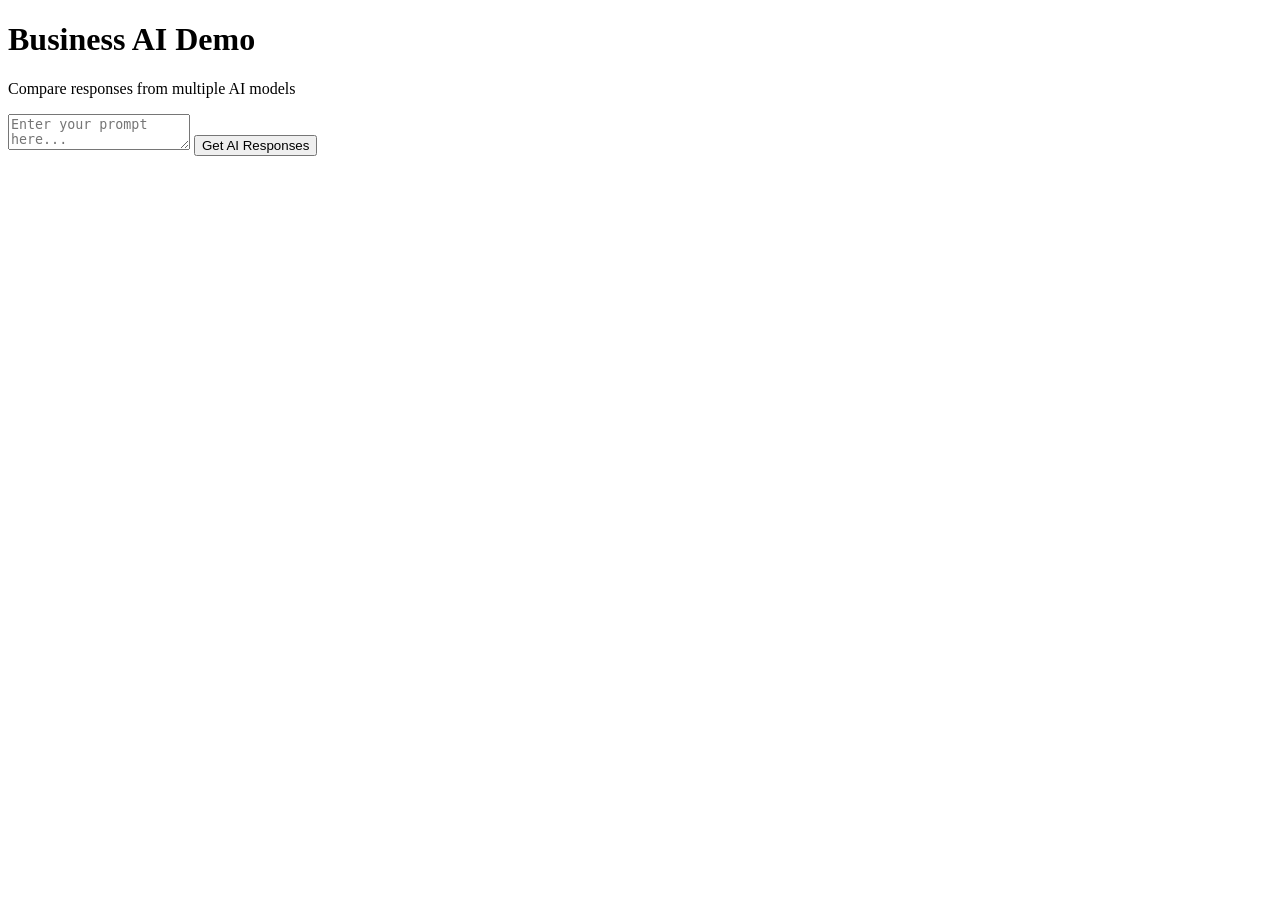
==== demo/index.html @ 67141be6 "Update and rename index.html to demo/index.html" ====
<!DOCTYPE html>
<html lang="en">
<head>
    <meta charset="UTF-8">
    <meta name="viewport" content="width=device-width, initial-scale=1.0">
    <title>AI Consulting Demo</title>
    <link rel="stylesheet" href="style.css">
</head>
<body>
    <div class="container">
        <h1>Business AI Demo</h1>
        <p>Compare responses from multiple AI models</p>
        
        <div class="input-section">
            <textarea id="userInput" placeholder="Enter your prompt here..."></textarea>
            <button id="submitBtn">Get AI Responses</button>
        </div>
        
        <div class="results-section">
            <div id="results"></div>
        </div>
    </div>
    
    <script src="script.js"></script>
</body>
</html>
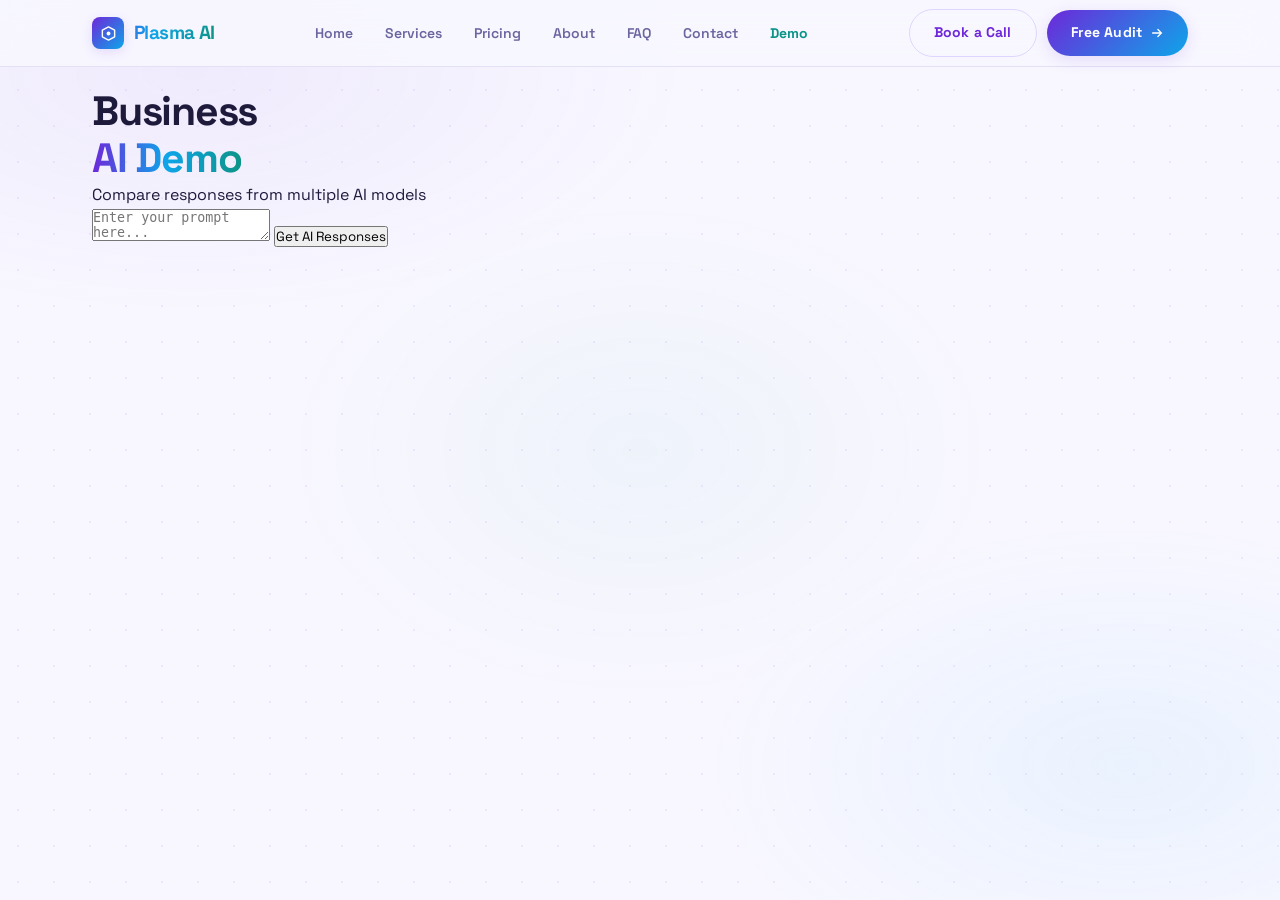
==== commit 408302b2: "Better subpage looks" ====
--- a/demo/index.html
+++ b/demo/index.html
@@ -4,11 +4,62 @@
     <meta charset="UTF-8">
     <meta name="viewport" content="width=device-width, initial-scale=1.0">
     <title>AI Consulting Demo</title>
-    <link rel="stylesheet" href="style.css">
+    <link rel="stylesheet" href="../css/main.css">
 </head>
 <body>
+<nav class="navbar">
+  <div class="container">
+    <div class="nav-inner">
+
+      <!-- Logo -->
+      <a href="index.html" class="nav-logo">
+        <div class="logo-mark">
+          <!-- Hexagon icon -->
+          <svg viewBox="0 0 18 18" fill="none">
+            <path d="M9 2L15.5 5.5V12.5L9 16L2.5 12.5V5.5L9 2Z"
+                  stroke="white" stroke-width="1.5" stroke-linejoin="round"/>
+            <circle cx="9" cy="9" r="2" fill="white"/>
+          </svg>
+        </div>
+        Plasma AI
+      </a>
+
+      <!-- Desktop nav links -->
+      <ul class="nav-links">
+        <li><a href="../index.html">Home</a></li>
+        <li><a href="services/services.html">Services</a></li>
+        <li><a href="../pricing/pricing.html">Pricing</a></li>
+        <li><a href="../about.html">About</a></li>
+        <li><a href="faq/faq.html">FAQ</a></li>
+        <li><a href="../contact/contact/contact.html">Contact</a></li>
+        <!-- Demo link styled differently — see .nav-demo in CSS -->
+        <li><a href="../demo/index.html" class="nav-demo">Demo</a></li>
+      </ul>
+
+      <!-- CTA buttons -->
+      <div class="nav-cta">
+        <a href="contact/contact.html" class="btn btn--ghost">Book a Call</a>
+        <a href="contact/contact.html" class="btn btn--primary">
+          Free Audit
+          <svg viewBox="0 0 16 16" fill="none">
+            <path d="M3 8h10M9 4l4 4-4 4" stroke="currentColor"
+                  stroke-width="1.5" stroke-linecap="round"/>
+          </svg>
+        </a>
+      </div>
+
+      <!-- Mobile hamburger button (visible only on small screens via CSS) -->
+      <button id="navToggle" aria-label="Open menu">☰</button>
+
+    </div>
+  </div>
+</nav>
+<section class="section">
     <div class="container">
-        <h1>Business AI Demo</h1>
+        <h2 style="font-size:clamp(26px,3.2vw,44px);letter-spacing:-0.03em;">
+        Business<br>
+        <span class="grad-text">AI Demo</span>
+        </h2>
         <p>Compare responses from multiple AI models</p>
         
         <div class="input-section">
@@ -20,7 +71,7 @@
             <div id="results"></div>
         </div>
     </div>
-    
+</section>
     <script src="script.js"></script>
 </body>
 </html>
--- a/css/main.css
+++ b/css/main.css
@@ -0,0 +1,2201 @@
+/* ============================================================
+   Plasma AI — css/main.css
+   Light theme: Purple + Sky Blue + Teal + Yellow hints
+   Font: Space Grotesk (bold, techy, not aggressive)
+   
+   TABLE OF CONTENTS:
+   1.  Google Fonts Import
+   2.  CSS Custom Properties (design tokens)
+   3.  Reset & Base
+   4.  Typography helpers
+   5.  Layout utilities
+   6.  Background texture
+   7.  Navbar
+   8.  Buttons
+   9.  Tags & Labels
+   10. Gradient text
+   11. Divider
+   12. Cards
+   13. Stat blocks
+   14. CTA Strip (used at bottom of every page)
+   15. Footer
+   16. Scroll reveal animation
+   17. Decorative orbs
+   18. Page hero (inner pages)
+   19. Section spacing
+   20. HOME — hero section
+   21. HOME — panel widget
+   22. HOME — floating chips
+   23. SERVICES — service grid
+   24. PROCESS — steps & timeline (lives inside services page)
+   25. PRICING — price cards
+   26. FAQ — accordion
+   27. ABOUT — team & values
+   28. CONTACT — layout & form
+   29. DEMO — holding page
+   30. Responsive breakpoints
+   ============================================================ */
+
+
+/* ============================================================
+   1. GOOGLE FONTS
+   Space Grotesk: weights 400, 500, 600, 700
+   ============================================================ */
+@import url('https://fonts.googleapis.com/css2?family=Space+Grotesk:wght@400;500;600;700&display=swap');
+
+
+/* ============================================================
+   2. CSS CUSTOM PROPERTIES
+   All colours, radii, shadows live here.
+   Edit these to retheme the entire site at once.
+   ============================================================ */
+:root {
+
+  /* --- Brand colours --- */
+  --purple:        #6D28D9;   /* Primary purple */
+  --purple-mid:    #7C3AED;
+  --purple-light:  #8B5CF6;
+  --purple-pale:   #F5F3FF;
+  --purple-glow:   rgba(109, 40, 217, 0.14);
+
+  --blue:          #38BDF8;   /* Sky blue (lighter, electric) */
+  --blue-mid:      #0EA5E9;
+  --blue-dark:     #0284C7;
+  --blue-pale:     #F0F9FF;
+  --blue-glow:     rgba(56, 189, 248, 0.18);
+
+  --teal:          #0D9488;
+  --teal-light:    #14B8A6;
+  --teal-pale:     #F0FDFA;
+  --teal-glow:     rgba(13, 148, 136, 0.14);
+
+  --yellow:        #F59E0B;   /* Accent hint only — use sparingly */
+  --yellow-pale:   #FFFBEB;
+
+  /* --- Backgrounds --- */
+  /* Slightly off-white with the faintest purple-blue tint */
+  --bg:            #F8F7FF;   /* Page background */
+  --bg-2:          #F1EFFC;   /* Slightly deeper tint — alt sections */
+  --bg-3:          #EAE7F8;   /* Cards on alt sections */
+  --surface:       #FFFFFF;   /* Pure white cards / panels */
+
+  /* --- Borders --- */
+  --border:        #E4E0F5;   /* Default subtle border */
+  --border-2:      #CFC9EE;   /* Slightly stronger border */
+  --border-blue:   #BAE6FD;   /* Blue-tinted border */
+  --border-purple: #DDD6FE;   /* Purple-tinted border */
+
+  /* --- Text --- */
+  --text:          #1E1A3C;   /* Near-black with purple tint */
+  --text-soft:     #3D3868;   /* Secondary text */
+  --text-muted:    #6B65A0;   /* Muted/helper text */
+  --text-faint:    #9E99C5;   /* Placeholder / very subtle */
+
+  /* --- Gradients --- */
+  --grad-main:     linear-gradient(135deg, var(--purple) 0%, var(--blue-mid) 100%);
+  --grad-accent:   linear-gradient(135deg, var(--teal) 0%, var(--blue-mid) 100%);
+  --grad-full:     linear-gradient(135deg, var(--purple) 0%, var(--blue) 50%, var(--teal) 100%);
+  --grad-text:     linear-gradient(90deg, var(--purple), var(--blue-mid), var(--teal));
+  --grad-subtle:   linear-gradient(135deg, var(--purple-pale) 0%, var(--blue-pale) 100%);
+  --grad-yellow:   linear-gradient(90deg, var(--yellow), var(--teal));
+
+  /* --- Spacing & shape --- */
+  --radius:        14px;
+  --radius-sm:     8px;
+  --radius-lg:     22px;
+  --transition:    0.28s cubic-bezier(0.4, 0, 0.2, 1);
+
+  /* --- Shadows --- */
+  --shadow-sm:     0 1px 4px rgba(109,40,217,0.08);
+  --shadow-md:     0 4px 20px rgba(109,40,217,0.1);
+  --shadow-lg:     0 10px 40px rgba(109,40,217,0.13);
+  --shadow-blue:   0 4px 20px rgba(56,189,248,0.18);
+}
+
+
+/* ============================================================
+   3. RESET & BASE
+   ============================================================ */
+*, *::before, *::after {
+  box-sizing: border-box;
+  margin: 0;
+  padding: 0;
+}
+
+html {
+  scroll-behavior: smooth;
+  font-size: 16px;
+}
+
+body {
+  font-family: 'Space Grotesk', sans-serif;
+  background: var(--bg);
+  color: var(--text);
+  line-height: 1.65;
+  overflow-x: hidden;
+}
+
+img  { display: block; max-width: 100%; }
+a    { color: inherit; text-decoration: none; }
+ul   { list-style: none; }
+button { font-family: inherit; }
+
+
+/* ============================================================
+   4. TYPOGRAPHY HELPERS
+   ============================================================ */
+
+/* Bold electric headings */
+h1, h2, h3, h4, h5 {
+  font-family: 'Space Grotesk', sans-serif;
+  line-height: 1.15;
+  letter-spacing: -0.025em;
+  font-weight: 700;
+}
+
+/* Section label — tiny uppercase eyebrow above headings */
+.section-label {
+  font-size: 11px;
+  font-weight: 700;
+  letter-spacing: 0.14em;
+  text-transform: uppercase;
+  color: var(--purple);
+  margin-bottom: 12px;
+  display: block;
+}
+
+/* Tag pill — used for hero eyebrow and CTA strip labels */
+.tag {
+  display: inline-flex;
+  align-items: center;
+  gap: 7px;
+  font-size: 11px;
+  font-weight: 700;
+  letter-spacing: 0.1em;
+  text-transform: uppercase;
+  color: var(--purple);
+  background: var(--purple-pale);
+  border: 1px solid var(--border-purple);
+  border-radius: 100px;
+  padding: 5px 14px;
+}
+
+/* Animated dot inside .tag */
+.tag::before {
+  content: '';
+  width: 5px;
+  height: 5px;
+  border-radius: 50%;
+  background: var(--purple);
+  animation: dotBlink 2.2s infinite;
+}
+
+@keyframes dotBlink {
+  0%, 100% { opacity: 1; }
+  50%       { opacity: 0.25; }
+}
+
+
+/* ============================================================
+   5. LAYOUT UTILITIES
+   ============================================================ */
+
+/* Standard centered container */
+.container {
+  max-width: 1160px;
+  margin: 0 auto;
+  padding: 0 32px;
+}
+
+/* Wider container for full-bleed grids */
+.container--wide {
+  max-width: 1320px;
+  margin: 0 auto;
+  padding: 0 32px;
+}
+
+/* Generic grid helpers */
+.grid-2 { display: grid; grid-template-columns: 1fr 1fr;         gap: 28px; }
+.grid-3 { display: grid; grid-template-columns: repeat(3, 1fr);  gap: 24px; }
+.grid-4 { display: grid; grid-template-columns: repeat(4, 1fr);  gap: 24px; }
+
+
+/* ============================================================
+   6. BACKGROUND TEXTURE
+   Two fixed layers behind the whole site:
+   - Radial colour blobs for hue tinting
+   - Tiny dot grid for subtle depth
+   ============================================================ */
+
+/* Colour-tinted radial blobs */
+body::before {
+  content: '';
+  position: fixed;
+  inset: 0;
+  z-index: -2;
+  background-image:
+    radial-gradient(ellipse 65% 45% at 15% 8%,  rgba(109,40,217,0.06) 0%, transparent 60%),
+    radial-gradient(ellipse 55% 45% at 88% 85%, rgba(56,189,248,0.07) 0%, transparent 60%),
+    radial-gradient(ellipse 40% 40% at 50% 50%, rgba(13,148,136,0.04) 0%, transparent 70%);
+  pointer-events: none;
+}
+
+/* Dot grid */
+body::after {
+  content: '';
+  position: fixed;
+  inset: 0;
+  z-index: -1;
+  background-image: radial-gradient(circle, rgba(109,40,217,0.07) 1px, transparent 1px);
+  background-size: 36px 36px;
+  pointer-events: none;
+}
+
+
+/* ============================================================
+   7. NAVBAR
+   Fixed top bar, frosted glass effect.
+   ============================================================ */
+.navbar {
+  position: fixed;
+  top: 0; left: 0; right: 0;
+  z-index: 200;
+  background: rgba(248, 247, 255, 0.88);
+  backdrop-filter: blur(18px);
+  -webkit-backdrop-filter: blur(18px);
+  border-bottom: 1px solid var(--border);
+  transition: box-shadow var(--transition);
+}
+
+.nav-inner {
+  display: flex;
+  align-items: center;
+  justify-content: space-between;
+  height: 66px;
+}
+
+/* Logo wordmark */
+.nav-logo {
+  font-size: 19px;
+  font-weight: 700;
+  letter-spacing: -0.03em;
+  display: flex;
+  align-items: center;
+  gap: 10px;
+  background: var(--grad-text);
+  -webkit-background-clip: text;
+  -webkit-text-fill-color: transparent;
+  background-clip: text;
+}
+
+/* Square logo icon mark */
+.logo-mark {
+  width: 32px;
+  height: 32px;
+  border-radius: 8px;
+  background: var(--grad-main);
+  display: flex;
+  align-items: center;
+  justify-content: center;
+  flex-shrink: 0;
+  box-shadow: 0 3px 12px var(--purple-glow);
+  /* The text-fill override above would hide text inside this,
+     so we reset it for SVG children */
+}
+
+.logo-mark svg {
+  width: 17px;
+  height: 17px;
+}
+
+/* Nav link list */
+.nav-links {
+  display: flex;
+  align-items: center;
+  gap: 32px;
+}
+
+.nav-links a {
+  font-size: 14px;
+  font-weight: 600;
+  color: var(--text-muted);
+  transition: color var(--transition);
+  position: relative;
+}
+
+/* Animated underline on hover / active */
+.nav-links a::after {
+  content: '';
+  position: absolute;
+  bottom: -4px;
+  left: 0; right: 0;
+  height: 2px;
+  border-radius: 2px;
+  background: var(--grad-main);
+  transform: scaleX(0);
+  transform-origin: left;
+  transition: transform var(--transition);
+}
+
+.nav-links a:hover,
+.nav-links a.active {
+  color: var(--purple);
+}
+
+.nav-links a:hover::after,
+.nav-links a.active::after {
+  transform: scaleX(1);
+}
+
+/* Coming-soon / demo link style */
+.nav-links a.nav-demo {
+  color: var(--teal);
+  font-weight: 700;
+}
+
+.nav-links a.nav-demo::after {
+  background: var(--grad-accent);
+}
+
+/* CTA buttons on the right of nav */
+.nav-cta {
+  display: flex;
+  align-items: center;
+  gap: 10px;
+}
+
+/* Mobile hamburger (hidden on desktop) */
+#navToggle {
+  display: none;
+  background: none;
+  border: none;
+  color: var(--purple);
+  font-size: 22px;
+  cursor: pointer;
+  padding: 4px;
+}
+
+
+/* ============================================================
+   8. BUTTONS
+   Variants: --primary, --teal, --ghost, --outline, --yellow
+   Modifier:  --lg (larger padding/font)
+   ============================================================ */
+.btn {
+  display: inline-flex;
+  align-items: center;
+  gap: 8px;
+  font-family: 'Space Grotesk', sans-serif;
+  font-size: 14px;
+  font-weight: 700;
+  letter-spacing: 0.01em;
+  padding: 11px 24px;
+  border-radius: 100px;
+  border: none;
+  cursor: pointer;
+  transition: transform var(--transition), box-shadow var(--transition), background var(--transition);
+  white-space: nowrap;
+}
+
+.btn svg {
+  width: 14px;
+  height: 14px;
+  flex-shrink: 0;
+}
+
+/* Purple→Blue gradient primary */
+.btn--primary {
+  background: var(--grad-main);
+  color: #fff;
+  box-shadow: 0 4px 16px var(--purple-glow);
+}
+.btn--primary:hover {
+  box-shadow: 0 6px 26px rgba(109,40,217,0.25);
+  transform: translateY(-2px);
+}
+
+/* Solid teal */
+.btn--teal {
+  background: var(--teal);
+  color: #fff;
+  box-shadow: 0 4px 14px var(--teal-glow);
+}
+.btn--teal:hover {
+  background: var(--teal-light);
+  box-shadow: 0 6px 22px rgba(13,148,136,0.22);
+  transform: translateY(-2px);
+}
+
+/* Ghost — purple outline */
+.btn--ghost {
+  background: transparent;
+  color: var(--purple);
+  border: 1.5px solid var(--border-purple);
+}
+.btn--ghost:hover {
+  border-color: var(--purple);
+  background: var(--purple-pale);
+}
+
+/* Outline — neutral */
+.btn--outline {
+  background: transparent;
+  color: var(--text-soft);
+  border: 1.5px solid var(--border-2);
+}
+.btn--outline:hover {
+  border-color: var(--blue-mid);
+  color: var(--blue-mid);
+  background: var(--blue-pale);
+}
+
+/* Yellow accent button (use rarely) */
+.btn--yellow {
+  background: var(--yellow);
+  color: #1a1200;
+  box-shadow: 0 4px 14px rgba(245,158,11,0.2);
+}
+.btn--yellow:hover {
+  background: #FBBF24;
+  transform: translateY(-2px);
+}
+
+/* Large size modifier */
+.btn--lg {
+  padding: 14px 32px;
+  font-size: 15px;
+}
+
+
+/* ============================================================
+   9. (Tags & Labels already in section 4)
+   ============================================================ */
+
+
+/* ============================================================
+   10. GRADIENT TEXT
+   Apply .grad-text to any inline element to make it rainbow.
+   Apply .grad-blue-purple for a 2-stop version.
+   ============================================================ */
+.grad-text {
+  background: var(--grad-text);
+  -webkit-background-clip: text;
+  -webkit-text-fill-color: transparent;
+  background-clip: text;
+}
+
+.grad-blue-purple {
+  background: var(--grad-main);
+  -webkit-background-clip: text;
+  -webkit-text-fill-color: transparent;
+  background-clip: text;
+}
+
+
+/* ============================================================
+   11. DIVIDER
+   A 1px horizontal rule used between sections.
+   ============================================================ */
+.divider {
+  height: 1px;
+  background: var(--border);
+}
+
+
+/* ============================================================
+   12. CARDS
+   Base card used across multiple pages.
+   Has an invisible top-border gradient that reveals on hover.
+   ============================================================ */
+.card {
+  background: var(--surface);
+  border: 1px solid var(--border);
+  border-radius: var(--radius);
+  padding: 32px 28px;
+  position: relative;
+  overflow: hidden;
+  transition: transform var(--transition), box-shadow var(--transition), border-color var(--transition);
+}
+
+/* Hidden top accent line */
+.card::before {
+  content: '';
+  position: absolute;
+  top: 0; left: 0; right: 0;
+  height: 2px;
+  background: var(--grad-full);
+  opacity: 0;
+  transition: opacity var(--transition);
+}
+
+.card:hover {
+  border-color: var(--border-purple);
+  box-shadow: var(--shadow-lg);
+  transform: translateY(-4px);
+}
+
+.card:hover::before {
+  opacity: 1;
+}
+
+/* Icon container inside a card */
+.card-icon {
+  width: 48px;
+  height: 48px;
+  border-radius: 12px;
+  background: var(--purple-pale);
+  border: 1px solid var(--border-purple);
+  display: flex;
+  align-items: center;
+  justify-content: center;
+  margin-bottom: 20px;
+  transition: background var(--transition), border-color var(--transition);
+}
+
+.card:hover .card-icon {
+  background: var(--teal-pale);
+  border-color: rgba(13,148,136,0.3);
+}
+
+.card-icon svg {
+  width: 22px;
+  height: 22px;
+  color: var(--purple);
+}
+
+.card:hover .card-icon svg {
+  color: var(--teal);
+}
+
+.card h3 {
+  font-size: 18px;
+  font-weight: 700;
+  letter-spacing: -0.02em;
+  margin-bottom: 10px;
+}
+
+.card p {
+  font-size: 14px;
+  color: var(--text-muted);
+  line-height: 1.75;
+}
+
+
+/* ============================================================
+   13. STAT BLOCKS
+   Large number + small label, used in stats rows.
+   ============================================================ */
+.stat-block {
+  text-align: center;
+}
+
+.stat-block .num {
+  font-family: 'Space Grotesk', sans-serif;
+  font-size: 44px;
+  font-weight: 700;
+  letter-spacing: -0.04em;
+  line-height: 1;
+  background: var(--grad-main);
+  -webkit-background-clip: text;
+  -webkit-text-fill-color: transparent;
+  background-clip: text;
+}
+
+.stat-block .lbl {
+  font-size: 13px;
+  color: var(--text-muted);
+  margin-top: 8px;
+}
+
+
+/* ============================================================
+   14. CTA STRIP
+   Reusable call-to-action box placed at the bottom of most pages.
+   Personalised messaging variant: .cta-strip--personal adds a
+   quote-style block for the personalized service emphasis.
+   ============================================================ */
+.cta-strip {
+  background: var(--grad-subtle);
+  border: 1px solid var(--border-purple);
+  border-radius: var(--radius-lg);
+  padding: 64px 48px;
+  text-align: center;
+  position: relative;
+  overflow: hidden;
+}
+
+/* Soft radial top highlight */
+.cta-strip::before {
+  content: '';
+  position: absolute;
+  inset: 0;
+  border-radius: var(--radius-lg);
+  background: radial-gradient(ellipse 50% 60% at 50% 0%, rgba(13,148,136,0.06) 0%, transparent 70%);
+  pointer-events: none;
+}
+
+.cta-strip h2 {
+  font-size: clamp(26px, 3vw, 42px);
+  font-weight: 700;
+  letter-spacing: -0.03em;
+  margin-bottom: 14px;
+}
+
+.cta-strip .cta-sub {
+  font-size: 16px;
+  color: var(--text-muted);
+  max-width: 480px;
+  margin: 0 auto 32px;
+  line-height: 1.75;
+}
+
+.cta-strip .actions {
+  display: flex;
+  gap: 14px;
+  justify-content: center;
+  flex-wrap: wrap;
+}
+
+/* Personal note — signature-style quote inside CTA strip */
+.cta-personal-note {
+  margin-top: 28px;
+  padding: 16px 24px;
+  background: var(--surface);
+  border: 1px solid var(--border-purple);
+  border-radius: var(--radius);
+  display: inline-flex;
+  align-items: center;
+  gap: 14px;
+  font-size: 14px;
+  color: var(--text-soft);
+  max-width: 480px;
+}
+
+.cta-personal-note::before {
+  content: '';
+  width: 36px;
+  height: 36px;
+  border-radius: 50%;
+  background: var(--grad-main);
+  flex-shrink: 0;
+  display: block;
+}
+
+.cta-personal-note strong {
+  display: block;
+  font-weight: 700;
+  color: var(--text);
+  margin-bottom: 2px;
+}
+
+
+/* ============================================================
+   15. FOOTER
+   Dark footer for contrast against the light page body.
+   ============================================================ */
+footer {
+  background: var(--text); /* near-black with purple tint */
+  padding: 72px 0 36px;
+}
+
+.footer-grid {
+  display: grid;
+  grid-template-columns: 2fr 1fr 1fr 1fr;
+  gap: 48px;
+  margin-bottom: 52px;
+  padding-bottom: 52px;
+  border-bottom: 1px solid rgba(255,255,255,0.07);
+}
+
+/* Logo overrides inside dark footer */
+.footer-brand .nav-logo {
+  background: linear-gradient(90deg, #A78BFA, #38BDF8);
+  -webkit-background-clip: text;
+  -webkit-text-fill-color: transparent;
+  background-clip: text;
+  margin-bottom: 14px;
+  display: inline-flex;
+}
+
+.footer-tagline {
+  font-size: 14px;
+  color: #7B7FA8;
+  line-height: 1.75;
+  max-width: 240px;
+  margin-bottom: 24px;
+}
+
+/* Social icon row */
+.footer-social {
+  display: flex;
+  gap: 10px;
+}
+
+.social-btn {
+  width: 34px;
+  height: 34px;
+  border-radius: 8px;
+  background: rgba(255,255,255,0.05);
+  border: 1px solid rgba(255,255,255,0.08);
+  display: flex;
+  align-items: center;
+  justify-content: center;
+  transition: var(--transition);
+}
+
+.social-btn:hover {
+  background: var(--purple-pale);
+  border-color: var(--purple-light);
+}
+
+.social-btn svg {
+  width: 13px;
+  height: 13px;
+  color: #6B6EA0;
+}
+
+.social-btn:hover svg {
+  color: var(--purple);
+}
+
+/* Footer column heading */
+.footer-col h4 {
+  font-size: 10px;
+  font-weight: 700;
+  letter-spacing: 0.12em;
+  text-transform: uppercase;
+  color: #4A4E78;
+  margin-bottom: 16px;
+}
+
+.footer-col ul {
+  display: flex;
+  flex-direction: column;
+  gap: 10px;
+}
+
+.footer-col a {
+  font-size: 14px;
+  color: #6B6EA0;
+  transition: color var(--transition);
+}
+
+.footer-col a:hover {
+  color: var(--blue);
+}
+
+/* Bottom row: copyright + legal links */
+.footer-bottom {
+  display: flex;
+  align-items: center;
+  justify-content: space-between;
+}
+
+.footer-copy {
+  font-size: 12px;
+  color: #3D4060;
+}
+
+.footer-legal {
+  display: flex;
+  gap: 22px;
+}
+
+.footer-legal a {
+  font-size: 12px;
+  color: #3D4060;
+  transition: color var(--transition);
+}
+
+.footer-legal a:hover {
+  color: var(--blue);
+}
+
+
+/* ============================================================
+   16. SCROLL REVEAL ANIMATION
+   Elements with .reveal start invisible and slide up.
+   JS adds .visible when they enter the viewport.
+   Use .reveal-delay-N to stagger children.
+   ============================================================ */
+.reveal {
+  opacity: 0;
+  transform: translateY(22px);
+  transition: opacity 0.6s ease, transform 0.6s ease;
+}
+
+.reveal.visible {
+  opacity: 1;
+  transform: none;
+}
+
+.reveal-delay-1 { transition-delay: 0.08s; }
+.reveal-delay-2 { transition-delay: 0.16s; }
+.reveal-delay-3 { transition-delay: 0.24s; }
+.reveal-delay-4 { transition-delay: 0.32s; }
+.reveal-delay-5 { transition-delay: 0.40s; }
+
+
+/* ============================================================
+   17. DECORATIVE ORBS
+   Blurred colour circles used as decorative backgrounds.
+   position:absolute on a position:relative parent.
+   ============================================================ */
+.orb {
+  position: absolute;
+  border-radius: 50%;
+  filter: blur(72px);
+  pointer-events: none;
+  z-index: 0;
+}
+
+.orb--purple { background: rgba(109, 40, 217, 0.09); }
+.orb--blue   { background: rgba(56, 189, 248, 0.10); }
+.orb--teal   { background: rgba(13, 148, 136, 0.08); }
+.orb--yellow { background: rgba(245, 158, 11, 0.07); }
+
+
+/* ============================================================
+   18. PAGE HERO (inner pages — NOT the home hero)
+   Used on services, pricing, faq, about, contact, demo.
+   ============================================================ */
+.page-hero {
+  padding: 128px 0 68px;
+  text-align: center;
+  position: relative;
+  overflow: hidden;
+  background: var(--bg-2);
+  border-bottom: 1px solid var(--border);
+}
+
+/* Soft top glow */
+.page-hero::before {
+  content: '';
+  position: absolute;
+  top: 0;
+  left: 50%;
+  transform: translateX(-50%);
+  width: 600px;
+  height: 280px;
+  background: radial-gradient(ellipse, rgba(109,40,217,0.07) 0%, transparent 70%);
+  pointer-events: none;
+}
+
+.page-hero-title {
+  font-size: clamp(36px, 5vw, 60px);
+  font-weight: 700;
+  letter-spacing: -0.035em;
+  line-height: 1.1;
+  margin-bottom: 18px;
+}
+
+.page-hero-sub {
+  font-size: 17px;
+  color: var(--text-muted);
+  max-width: 500px;
+  margin: 0 auto;
+  line-height: 1.75;
+}
+
+
+/* ============================================================
+   19. SECTION SPACING
+   .section        = full padding (standard)
+   .section--sm    = half padding
+   .section--alt   = alternate background tint
+   ============================================================ */
+.section     { padding: 88px 0; }
+.section--sm { padding: 60px 0; }
+.section--alt { background: var(--bg-2); }
+
+
+/* ============================================================
+   20. HOME — HERO SECTION (#hero)
+   Two-column layout: copy left, widget panel right.
+   ============================================================ */
+#hero {
+  min-height: 100vh;
+  display: flex;
+  align-items: center;
+  padding-top: 66px; /* offset for fixed navbar */
+  position: relative;
+  overflow: hidden;
+}
+
+/* Two-column grid */
+.hero-layout {
+  display: grid;
+  grid-template-columns: 1fr 420px;
+  gap: 64px;
+  align-items: center;
+}
+
+/* Left col: text content */
+.hero-tag    { margin-bottom: 24px; }
+
+.hero-title {
+  font-size: clamp(42px, 5.2vw, 70px);
+  font-weight: 700;
+  letter-spacing: -0.04em;
+  line-height: 1.06;
+  margin-bottom: 20px;
+}
+
+.hero-sub {
+  font-size: 17px;
+  color: var(--text-muted);
+  line-height: 1.75;
+  margin-bottom: 36px;
+  max-width: 460px;
+}
+
+/* Personalised service callout — small coloured note below sub */
+.hero-personal {
+  display: flex;
+  align-items: flex-start;
+  gap: 12px;
+  margin-bottom: 36px;
+  padding: 14px 18px;
+  background: var(--surface);
+  border: 1px solid var(--border-purple);
+  border-radius: var(--radius);
+  border-left: 3px solid var(--purple);
+  max-width: 460px;
+}
+
+.hero-personal svg {
+  width: 18px;
+  height: 18px;
+  color: var(--purple);
+  flex-shrink: 0;
+  margin-top: 2px;
+}
+
+.hero-personal p {
+  font-size: 13px;
+  color: var(--text-soft);
+  line-height: 1.6;
+}
+
+.hero-personal strong {
+  display: block;
+  font-weight: 700;
+  color: var(--text);
+  margin-bottom: 2px;
+}
+
+/* CTA button row */
+.hero-actions {
+  display: flex;
+  gap: 12px;
+  flex-wrap: wrap;
+  margin-bottom: 44px;
+}
+
+/* Stats bar at the bottom of the hero copy */
+.hero-stats-bar {
+  display: flex;
+  gap: 32px;
+  padding-top: 32px;
+  border-top: 1px solid var(--border);
+}
+
+.hero-stat .n {
+  font-family: 'Space Grotesk', sans-serif;
+  font-size: 28px;
+  font-weight: 700;
+  letter-spacing: -0.03em;
+  background: var(--grad-main);
+  -webkit-background-clip: text;
+  -webkit-text-fill-color: transparent;
+  background-clip: text;
+}
+
+.hero-stat .l {
+  font-size: 12px;
+  color: var(--text-faint);
+  margin-top: 2px;
+}
+
+
+/* ============================================================
+   21. HOME — PANEL WIDGET (right column of hero)
+   The "AI Readiness Report" card.
+   ============================================================ */
+.hero-panel {
+  background: var(--surface);
+  border: 1px solid var(--border);
+  border-radius: 18px;
+  padding: 26px;
+  box-shadow: var(--shadow-lg);
+  position: relative;
+  overflow: hidden;
+}
+
+/* Gradient top rule */
+.hero-panel::before {
+  content: '';
+  position: absolute;
+  top: 0; left: 0; right: 0;
+  height: 2px;
+  background: var(--grad-full);
+}
+
+.panel-header {
+  display: flex;
+  align-items: center;
+  justify-content: space-between;
+  margin-bottom: 18px;
+}
+
+.panel-label {
+  font-size: 11px;
+  font-weight: 700;
+  text-transform: uppercase;
+  letter-spacing: 0.1em;
+  color: var(--text-faint);
+}
+
+/* Live indicator badge */
+.live-badge {
+  display: flex;
+  align-items: center;
+  gap: 6px;
+  font-size: 11px;
+  font-weight: 700;
+  color: var(--teal);
+  background: var(--teal-pale);
+  border: 1px solid rgba(13,148,136,0.2);
+  border-radius: 100px;
+  padding: 3px 10px;
+}
+
+.live-dot {
+  width: 5px;
+  height: 5px;
+  border-radius: 50%;
+  background: var(--teal);
+  animation: dotBlink 2s infinite;
+}
+
+/* Each audit result row */
+.audit-row {
+  display: flex;
+  align-items: center;
+  gap: 10px;
+  padding: 10px 12px;
+  background: var(--bg);
+  border-radius: 10px;
+  border: 1px solid var(--border);
+  margin-bottom: 7px;
+  transition: border-color var(--transition), background var(--transition);
+}
+
+.audit-row:hover {
+  border-color: var(--border-purple);
+  background: var(--purple-pale);
+}
+
+.audit-ic {
+  width: 32px;
+  height: 32px;
+  border-radius: 7px;
+  background: var(--purple-pale);
+  border: 1px solid var(--border-purple);
+  display: flex;
+  align-items: center;
+  justify-content: center;
+  flex-shrink: 0;
+}
+
+.audit-ic svg {
+  width: 13px;
+  height: 13px;
+  color: var(--purple);
+}
+
+.audit-name { font-size: 12px; font-weight: 700; color: var(--text); }
+.audit-sub  { font-size: 10px; color: var(--text-faint); }
+
+/* Score badge on the right of each row */
+.audit-score {
+  margin-left: auto;
+  font-size: 11px;
+  font-weight: 700;
+}
+
+.s-teal   { color: var(--teal); }
+.s-blue   { color: var(--blue-mid); }
+.s-purple { color: var(--purple); }
+
+/* Footer area of the panel */
+.panel-footer {
+  margin-top: 14px;
+  background: var(--grad-main);
+  border-radius: 10px;
+  padding: 13px 16px;
+  display: flex;
+  align-items: center;
+  justify-content: space-between;
+}
+
+.panel-footer-lbl { font-size: 11px; color: rgba(255,255,255,0.7); }
+.panel-footer-num {
+  font-size: 20px;
+  font-weight: 700;
+  color: #fff;
+}
+
+
+/* ============================================================
+   22. HOME — FLOATING CHIPS
+   Small floating badges on the hero panel.
+   ============================================================ */
+.float-chip {
+  position: absolute;
+  background: var(--surface);
+  border: 1px solid var(--border);
+  border-radius: 10px;
+  padding: 9px 12px;
+  display: flex;
+  align-items: center;
+  gap: 9px;
+  box-shadow: var(--shadow-md);
+  animation: chipFloat 4s ease-in-out infinite;
+  z-index: 2;
+}
+
+.float-chip--a { top: -14px;  right: -14px; animation-delay: 0s;  }
+.float-chip--b { bottom: 36px; left: -20px; animation-delay: 2s;  }
+
+@keyframes chipFloat {
+  0%, 100% { transform: translateY(0); }
+  50%       { transform: translateY(-7px); }
+}
+
+.chip-label { font-size: 12px; font-weight: 700; color: var(--text);   line-height: 1.3; }
+.chip-sub   { font-size: 10px;                   color: var(--text-muted); }
+
+
+/* ============================================================
+   23. SERVICES — SERVICE GRID
+   6-up grid of service cards. Shares the .card base.
+   ============================================================ */
+
+/* Wrapper that provides the 1px divider grid lines */
+.services-outer {
+  background: var(--border);
+  border-radius: 18px;
+  overflow: hidden;
+  border: 1px solid var(--border);
+}
+
+/* 3-column grid with 1px gaps (gap = background showing through) */
+.services-grid {
+  display: grid;
+  grid-template-columns: repeat(3, 1fr);
+  gap: 1px;
+}
+
+/* Individual service card */
+.svc-card {
+  background: var(--bg);
+  padding: 36px 28px;
+  position: relative;
+  transition: background var(--transition);
+  overflow: hidden;
+}
+
+.svc-card:hover {
+  background: var(--surface);
+  z-index: 1;
+}
+
+.svc-card:hover .svc-num   { color: var(--purple); }
+.svc-card:hover .svc-arrow { opacity: 1; transform: translate(0,0); }
+
+/* Small "01" number label */
+.svc-num {
+  font-size: 11px;
+  font-weight: 700;
+  letter-spacing: 0.1em;
+  text-transform: uppercase;
+  color: var(--text-faint);
+  margin-bottom: 18px;
+  transition: color var(--transition);
+}
+
+/* Icon container */
+.svc-icon {
+  width: 48px;
+  height: 48px;
+  border-radius: 12px;
+  background: var(--purple-pale);
+  border: 1px solid var(--border-purple);
+  display: flex;
+  align-items: center;
+  justify-content: center;
+  margin-bottom: 18px;
+  transition: background var(--transition), border-color var(--transition), box-shadow var(--transition);
+}
+
+.svc-card:hover .svc-icon {
+  background: var(--teal-pale);
+  border-color: rgba(13,148,136,0.3);
+  box-shadow: 0 0 18px var(--teal-glow);
+}
+
+.svc-icon svg {
+  width: 22px;
+  height: 22px;
+  color: var(--purple);
+}
+
+.svc-card:hover .svc-icon svg { color: var(--teal); }
+
+.svc-name {
+  font-size: 17px;
+  font-weight: 700;
+  letter-spacing: -0.02em;
+  margin-bottom: 9px;
+}
+
+.svc-desc {
+  font-size: 13px;
+  color: var(--text-muted);
+  line-height: 1.75;
+}
+
+/* Small arrow that appears on hover */
+.svc-arrow {
+  position: absolute;
+  bottom: 24px; right: 24px;
+  width: 28px; height: 28px;
+  border-radius: 50%;
+  background: var(--purple);
+  display: flex;
+  align-items: center;
+  justify-content: center;
+  opacity: 0;
+  transform: translate(4px, 4px);
+  transition: opacity var(--transition), transform var(--transition);
+}
+
+.svc-arrow svg {
+  width: 11px;
+  height: 11px;
+  color: #fff;
+}
+
+
+/* ============================================================
+   24. PROCESS — STEPS & TIMELINE
+   These live inside the services page (tab/section toggle).
+   .process-steps  = 4-step overview row
+   .timeline       = detailed week-by-week list
+   ============================================================ */
+
+/* 4-step overview */
+.process-steps {
+  display: grid;
+  grid-template-columns: repeat(4, 1fr);
+  gap: 20px;
+  position: relative;
+}
+
+/* Horizontal connector line between steps */
+.process-steps::before {
+  content: '';
+  position: absolute;
+  top: 40px;
+  left: calc(12.5% + 20px);
+  right: calc(12.5% + 20px);
+  height: 1px;
+  background: linear-gradient(90deg, var(--purple), var(--blue), var(--teal));
+  opacity: 0.22;
+}
+
+.step {
+  text-align: center;
+  display: flex;
+  flex-direction: column;
+  align-items: center;
+  position: relative;
+  z-index: 1;
+}
+
+.step-circle {
+  width: 48px; height: 48px;
+  border-radius: 50%;
+  border: 2px solid var(--border-2);
+  background: var(--surface);
+  display: flex;
+  align-items: center;
+  justify-content: center;
+  font-size: 15px;
+  font-weight: 700;
+  color: var(--text-muted);
+  margin-bottom: 20px;
+  transition: var(--transition);
+}
+
+.step:hover .step-circle {
+  border-color: var(--purple);
+  color: var(--purple);
+  background: var(--purple-pale);
+  box-shadow: 0 0 0 4px var(--purple-glow);
+}
+
+.step-title {
+  font-size: 16px;
+  font-weight: 700;
+  letter-spacing: -0.02em;
+  margin-bottom: 8px;
+}
+
+.step-desc {
+  font-size: 13px;
+  color: var(--text-muted);
+  line-height: 1.65;
+}
+
+/* Detailed timeline */
+.timeline {
+  display: flex;
+  flex-direction: column;
+}
+
+.tl-item {
+  display: grid;
+  grid-template-columns: 110px 1px 1fr;
+  gap: 0 28px;
+}
+
+.tl-week {
+  font-size: 12px;
+  font-weight: 700;
+  letter-spacing: 0.07em;
+  text-transform: uppercase;
+  color: var(--purple);
+  padding-top: 4px;
+  text-align: right;
+}
+
+.tl-line {
+  display: flex;
+  flex-direction: column;
+  align-items: center;
+}
+
+.tl-dot {
+  width: 11px; height: 11px;
+  border-radius: 50%;
+  background: var(--purple);
+  flex-shrink: 0;
+  box-shadow: 0 0 0 3px var(--purple-glow);
+}
+
+.tl-rule {
+  flex: 1;
+  width: 1px;
+  background: linear-gradient(180deg, var(--purple), var(--blue));
+  opacity: 0.18;
+  min-height: 56px;
+}
+
+.tl-body {
+  padding-bottom: 44px;
+}
+
+.tl-body h3 {
+  font-size: 17px;
+  font-weight: 700;
+  letter-spacing: -0.02em;
+  margin-bottom: 7px;
+}
+
+.tl-body p {
+  font-size: 14px;
+  color: var(--text-muted);
+  line-height: 1.75;
+}
+
+/* Tab switcher for Services/Process inside services page */
+.tab-bar {
+  display: flex;
+  gap: 4px;
+  background: var(--bg-2);
+  border: 1px solid var(--border);
+  border-radius: 100px;
+  padding: 4px;
+  width: fit-content;
+  margin: 0 auto 56px;
+}
+
+.tab-btn {
+  padding: 9px 22px;
+  border-radius: 100px;
+  border: none;
+  background: transparent;
+  font-family: 'Space Grotesk', sans-serif;
+  font-size: 14px;
+  font-weight: 700;
+  color: var(--text-muted);
+  cursor: pointer;
+  transition: var(--transition);
+}
+
+.tab-btn.active {
+  background: var(--surface);
+  color: var(--purple);
+  box-shadow: var(--shadow-sm);
+}
+
+/* Tab content panels */
+.tab-panel { display: none; }
+.tab-panel.active { display: block; }
+
+
+/* ============================================================
+   25. PRICING — PRICE CARDS
+   ============================================================ */
+.pricing-grid {
+  display: grid;
+  grid-template-columns: repeat(3, 1fr);
+  gap: 22px;
+}
+
+.price-card {
+  background: var(--surface);
+  border: 1px solid var(--border);
+  border-radius: var(--radius-lg);
+  padding: 36px 30px;
+  display: flex;
+  flex-direction: column;
+  position: relative;
+  transition: transform var(--transition), box-shadow var(--transition);
+}
+
+.price-card:hover {
+  transform: translateY(-5px);
+  box-shadow: var(--shadow-lg);
+}
+
+/* Featured / highlighted card */
+.price-card--featured {
+  background: var(--text); /* dark card stands out */
+  border: 1.5px solid var(--purple-light);
+}
+
+.price-card--featured:hover {
+  box-shadow: 0 12px 40px rgba(109,40,217,0.2);
+}
+
+/* "Most Popular" label */
+.popular-badge {
+  position: absolute;
+  top: -13px;
+  left: 50%;
+  transform: translateX(-50%);
+  background: var(--grad-main);
+  color: #fff;
+  font-size: 10px;
+  font-weight: 700;
+  letter-spacing: 0.09em;
+  text-transform: uppercase;
+  padding: 4px 14px;
+  border-radius: 100px;
+  white-space: nowrap;
+}
+
+.plan-tier {
+  font-size: 10px;
+  font-weight: 700;
+  letter-spacing: 0.1em;
+  text-transform: uppercase;
+  color: var(--text-muted);
+  margin-bottom: 14px;
+}
+
+.price-card--featured .plan-tier {
+  color: #5A5E88;
+}
+
+/* Big price number */
+.plan-amount {
+  font-size: 50px;
+  font-weight: 700;
+  letter-spacing: -0.04em;
+  line-height: 1;
+  background: var(--grad-main);
+  -webkit-background-clip: text;
+  -webkit-text-fill-color: transparent;
+  background-clip: text;
+}
+
+.plan-suffix {
+  font-size: 15px;
+  color: var(--text-muted);
+}
+
+.price-card--featured .plan-suffix { color: #5A5E88; }
+
+.plan-tagline {
+  font-size: 13px;
+  color: var(--text-muted);
+  margin-bottom: 24px;
+  padding-bottom: 24px;
+  border-bottom: 1px solid var(--border);
+}
+
+.price-card--featured .plan-tagline {
+  color: #5A5E88;
+  border-color: rgba(255,255,255,0.07);
+}
+
+.plan-feats {
+  flex: 1;
+  display: flex;
+  flex-direction: column;
+  gap: 11px;
+  margin-bottom: 28px;
+}
+
+.feat {
+  display: flex;
+  align-items: flex-start;
+  gap: 11px;
+  font-size: 14px;
+  color: var(--text-soft);
+}
+
+.price-card--featured .feat { color: #8E92B8; }
+
+.feat-check {
+  width: 18px; height: 18px;
+  border-radius: 50%;
+  flex-shrink: 0;
+  background: var(--teal-pale);
+  border: 1px solid rgba(13,148,136,0.22);
+  display: flex;
+  align-items: center;
+  justify-content: center;
+  margin-top: 2px;
+}
+
+.price-card--featured .feat-check {
+  background: rgba(13,148,136,0.15);
+  border-color: rgba(13,148,136,0.3);
+}
+
+.feat-check svg {
+  width: 9px; height: 9px;
+  color: var(--teal);
+}
+
+
+/* ============================================================
+   26. FAQ — ACCORDION
+   ============================================================ */
+.faq-list {
+  display: flex;
+  flex-direction: column;
+  gap: 9px;
+  max-width: 740px;
+  margin: 0 auto;
+}
+
+.faq-item {
+  background: var(--surface);
+  border: 1px solid var(--border);
+  border-radius: var(--radius);
+  overflow: hidden;
+  transition: border-color var(--transition);
+}
+
+.faq-item.open {
+  border-color: var(--border-purple);
+}
+
+/* Clickable question header */
+.faq-q {
+  display: flex;
+  align-items: center;
+  justify-content: space-between;
+  padding: 19px 22px;
+  cursor: pointer;
+  gap: 14px;
+}
+
+.faq-q span {
+  font-size: 15px;
+  font-weight: 700;
+  letter-spacing: -0.01em;
+}
+
+/* Plus icon */
+.faq-icon {
+  width: 26px; height: 26px;
+  border-radius: 50%;
+  background: var(--purple-pale);
+  border: 1px solid var(--border-purple);
+  display: flex;
+  align-items: center;
+  justify-content: center;
+  flex-shrink: 0;
+  transition: background var(--transition), rotate var(--transition);
+}
+
+.faq-item.open .faq-icon {
+  background: var(--purple);
+  rotate: 45deg;
+}
+
+.faq-icon svg {
+  width: 11px; height: 11px;
+  color: var(--purple);
+}
+
+.faq-item.open .faq-icon svg { color: #fff; }
+
+/* Answer body — animates open */
+.faq-a {
+  max-height: 0;
+  overflow: hidden;
+  transition: max-height 0.38s ease, padding 0.38s ease;
+  padding: 0 22px;
+}
+
+.faq-a.open {
+  max-height: 280px;
+  padding: 0 22px 20px;
+}
+
+.faq-a p {
+  font-size: 14px;
+  color: var(--text-muted);
+  line-height: 1.8;
+}
+
+
+/* ============================================================
+   27. ABOUT — TEAM & VALUES
+   ============================================================ */
+
+/* Values grid */
+.values-grid {
+  display: grid;
+  grid-template-columns: repeat(3, 1fr);
+  gap: 20px;
+}
+
+.value-card {
+  background: var(--surface);
+  border: 1px solid var(--border);
+  border-radius: var(--radius);
+  padding: 28px 24px;
+  transition: var(--transition);
+}
+
+.value-card:hover {
+  border-color: var(--border-purple);
+  box-shadow: var(--shadow-md);
+  transform: translateY(-3px);
+}
+
+/* Coloured accent bar at top */
+.value-card::before {
+  content: '';
+  display: block;
+  width: 36px;
+  height: 3px;
+  border-radius: 2px;
+  background: var(--grad-main);
+  margin-bottom: 16px;
+}
+
+.value-card h3 {
+  font-size: 16px;
+  font-weight: 700;
+  margin-bottom: 8px;
+}
+
+.value-card p {
+  font-size: 13px;
+  color: var(--text-muted);
+  line-height: 1.7;
+}
+
+/* Team card */
+.team-grid {
+  display: grid;
+  grid-template-columns: repeat(3, 1fr);
+  gap: 22px;
+}
+
+.team-card {
+  background: var(--surface);
+  border: 1px solid var(--border);
+  border-radius: var(--radius-lg);
+  padding: 32px 24px;
+  text-align: center;
+  transition: var(--transition);
+}
+
+.team-card:hover {
+  border-color: var(--border-purple);
+  box-shadow: var(--shadow-md);
+  transform: translateY(-3px);
+}
+
+/* Avatar circle */
+.team-avatar {
+  width: 72px;
+  height: 72px;
+  border-radius: 50%;
+  margin: 0 auto 16px;
+  display: flex;
+  align-items: center;
+  justify-content: center;
+  font-size: 22px;
+  font-weight: 700;
+  color: #fff;
+  background: var(--grad-main);
+}
+
+.team-name {
+  font-size: 17px;
+  font-weight: 700;
+  margin-bottom: 4px;
+}
+
+.team-role {
+  font-size: 12px;
+  color: var(--teal);
+  font-weight: 600;
+  letter-spacing: 0.05em;
+  text-transform: uppercase;
+  margin-bottom: 12px;
+}
+
+.team-bio {
+  font-size: 13px;
+  color: var(--text-muted);
+  line-height: 1.7;
+}
+
+/* Personalized service highlight block */
+.personal-block {
+  display: grid;
+  grid-template-columns: 1fr 1fr;
+  gap: 36px;
+  align-items: center;
+  background: var(--surface);
+  border: 1px solid var(--border-purple);
+  border-radius: var(--radius-lg);
+  padding: 48px 44px;
+  position: relative;
+  overflow: hidden;
+}
+
+.personal-block::before {
+  content: '';
+  position: absolute;
+  top: 0; left: 0; right: 0;
+  height: 2px;
+  background: var(--grad-full);
+}
+
+.personal-block h2 {
+  font-size: clamp(24px, 3vw, 36px);
+  font-weight: 700;
+  letter-spacing: -0.03em;
+  margin-bottom: 14px;
+}
+
+.personal-block p {
+  font-size: 15px;
+  color: var(--text-muted);
+  line-height: 1.75;
+  margin-bottom: 14px;
+}
+
+.personal-block p:last-child { margin-bottom: 0; }
+
+.personal-promises {
+  display: flex;
+  flex-direction: column;
+  gap: 14px;
+}
+
+.promise-item {
+  display: flex;
+  align-items: flex-start;
+  gap: 12px;
+  padding: 14px 16px;
+  background: var(--bg-2);
+  border-radius: var(--radius-sm);
+  border: 1px solid var(--border);
+}
+
+.promise-dot {
+  width: 8px; height: 8px;
+  border-radius: 50%;
+  background: var(--grad-main);
+  flex-shrink: 0;
+  margin-top: 5px;
+}
+
+.promise-item p {
+  font-size: 14px;
+  color: var(--text-soft);
+  line-height: 1.6;
+  margin: 0;
+}
+
+.promise-item strong {
+  display: block;
+  font-weight: 700;
+  color: var(--text);
+  margin-bottom: 2px;
+}
+
+
+/* ============================================================
+   28. CONTACT — LAYOUT & FORM
+   ============================================================ */
+.contact-layout {
+  display: grid;
+  grid-template-columns: 1fr 1fr;
+  gap: 60px;
+  align-items: start;
+}
+
+.contact-info h2 {
+  font-size: clamp(28px, 3vw, 40px);
+  font-weight: 700;
+  letter-spacing: -0.03em;
+  margin-bottom: 14px;
+}
+
+.contact-info > p {
+  font-size: 15px;
+  color: var(--text-muted);
+  line-height: 1.75;
+  margin-bottom: 32px;
+}
+
+/* Contact detail items (email, phone, etc.) */
+.contact-items {
+  display: flex;
+  flex-direction: column;
+  gap: 12px;
+}
+
+.contact-item {
+  display: flex;
+  align-items: center;
+  gap: 14px;
+  padding: 14px 18px;
+  background: var(--surface);
+  border: 1px solid var(--border);
+  border-radius: var(--radius-sm);
+  transition: var(--transition);
+}
+
+.contact-item:hover {
+  border-color: var(--border-purple);
+  background: var(--purple-pale);
+}
+
+.ci-icon {
+  width: 38px; height: 38px;
+  border-radius: 9px;
+  background: var(--purple-pale);
+  border: 1px solid var(--border-purple);
+  display: flex;
+  align-items: center;
+  justify-content: center;
+  flex-shrink: 0;
+}
+
+.ci-icon svg {
+  width: 16px; height: 16px;
+  color: var(--purple);
+}
+
+.ci-label {
+  font-size: 10px;
+  color: var(--text-faint);
+  font-weight: 600;
+  letter-spacing: 0.06em;
+  text-transform: uppercase;
+}
+
+.ci-val {
+  font-size: 14px;
+  font-weight: 600;
+  color: var(--text);
+}
+
+/* Contact form */
+.contact-form-wrap {
+  background: var(--surface);
+  border: 1px solid var(--border);
+  border-radius: var(--radius-lg);
+  padding: 36px 32px;
+  position: relative;
+  overflow: hidden;
+  box-shadow: var(--shadow-md);
+}
+
+/* Top gradient rule on the form card */
+.contact-form-wrap::before {
+  content: '';
+  position: absolute;
+  top: 0; left: 0; right: 0;
+  height: 2px;
+  background: var(--grad-full);
+}
+
+.contact-form {
+  display: flex;
+  flex-direction: column;
+  gap: 18px;
+}
+
+.form-row {
+  display: grid;
+  grid-template-columns: 1fr 1fr;
+  gap: 14px;
+}
+
+.form-group {
+  display: flex;
+  flex-direction: column;
+  gap: 6px;
+}
+
+.form-group label {
+  font-size: 11px;
+  font-weight: 700;
+  letter-spacing: 0.09em;
+  text-transform: uppercase;
+  color: var(--text-muted);
+}
+
+.form-group input,
+.form-group select,
+.form-group textarea {
+  background: var(--bg-2);
+  border: 1px solid var(--border);
+  border-radius: 9px;
+  padding: 13px 14px;
+  font-family: 'Space Grotesk', sans-serif;
+  font-size: 14px;
+  font-weight: 500;
+  color: var(--text);
+  outline: none;
+  transition: border-color var(--transition), box-shadow var(--transition);
+  resize: none;
+}
+
+.form-group input:focus,
+.form-group select:focus,
+.form-group textarea:focus {
+  border-color: var(--purple-light);
+  box-shadow: 0 0 0 3px var(--purple-glow);
+}
+
+.form-group input::placeholder,
+.form-group textarea::placeholder {
+  color: var(--text-faint);
+}
+
+
+/* ============================================================
+   29. DEMO — HOLDING PAGE
+   Polished "In Development" page.
+   ============================================================ */
+.demo-hero {
+  min-height: 100vh;
+  display: flex;
+  align-items: center;
+  justify-content: center;
+  padding-top: 66px;
+  text-align: center;
+  position: relative;
+  overflow: hidden;
+}
+
+.demo-badge {
+  display: inline-flex;
+  align-items: center;
+  gap: 8px;
+  font-size: 11px;
+  font-weight: 700;
+  letter-spacing: 0.12em;
+  text-transform: uppercase;
+  color: var(--yellow);
+  background: var(--yellow-pale);
+  border: 1px solid rgba(245,158,11,0.25);
+  border-radius: 100px;
+  padding: 5px 14px;
+  margin-bottom: 28px;
+}
+
+.demo-badge::before {
+  content: '';
+  width: 6px; height: 6px;
+  border-radius: 50%;
+  background: var(--yellow);
+  animation: dotBlink 1.8s infinite;
+}
+
+.demo-title {
+  font-size: clamp(40px, 5vw, 68px);
+  font-weight: 700;
+  letter-spacing: -0.04em;
+  line-height: 1.08;
+  margin-bottom: 20px;
+}
+
+.demo-sub {
+  font-size: 17px;
+  color: var(--text-muted);
+  max-width: 480px;
+  margin: 0 auto 40px;
+  line-height: 1.75;
+}
+
+/* Progress bar */
+.demo-progress-wrap {
+  max-width: 380px;
+  margin: 0 auto 36px;
+  text-align: left;
+}
+
+.demo-progress-label {
+  display: flex;
+  justify-content: space-between;
+  font-size: 12px;
+  font-weight: 700;
+  color: var(--text-muted);
+  margin-bottom: 8px;
+}
+
+.demo-progress-track {
+  height: 6px;
+  background: var(--bg-3);
+  border-radius: 100px;
+  overflow: hidden;
+}
+
+.demo-progress-fill {
+  height: 100%;
+  border-radius: 100px;
+  background: var(--grad-full);
+  width: 60%; /* ← Change this % as the demo progresses */
+  animation: progressIn 1.4s ease forwards;
+}
+
+@keyframes progressIn {
+  from { width: 0; }
+}
+
+/* Feature chips below progress */
+.demo-features {
+  display: flex;
+  flex-wrap: wrap;
+  gap: 10px;
+  justify-content: center;
+  margin-bottom: 40px;
+}
+
+.demo-feat {
+  display: flex;
+  align-items: center;
+  gap: 7px;
+  padding: 7px 14px;
+  background: var(--surface);
+  border: 1px solid var(--border);
+  border-radius: 100px;
+  font-size: 13px;
+  font-weight: 600;
+  color: var(--text-soft);
+}
+
+.demo-feat .dot {
+  width: 7px; height: 7px;
+  border-radius: 50%;
+}
+
+.demo-feat .dot--done   { background: var(--teal); }
+.demo-feat .dot--active { background: var(--yellow); animation: dotBlink 1.8s infinite; }
+.demo-feat .dot--soon   { background: var(--border-2); }
+
+
+/* ============================================================
+   30. RESPONSIVE BREAKPOINTS
+   ============================================================ */
+
+/* --- Tablet (≤ 1024px) --- */
+@media (max-width: 1024px) {
+
+  /* Hero: stack columns */
+  .hero-layout          { grid-template-columns: 1fr; gap: 52px; }
+  .hero-panel-wrap      { display: none; } /* hide panel on tablet/mobile */
+
+  /* Grids: 2-col fallback */
+  .grid-3               { grid-template-columns: 1fr 1fr; }
+  .grid-4               { grid-template-columns: 1fr 1fr; }
+  .services-grid        { grid-template-columns: 1fr 1fr; }
+  .values-grid          { grid-template-columns: 1fr 1fr; }
+  .team-grid            { grid-template-columns: 1fr 1fr; }
+
+  /* Pricing: single column */
+  .pricing-grid         { grid-template-columns: 1fr; max-width: 420px; margin: 0 auto; }
+
+  /* Contact: stack */
+  .contact-layout       { grid-template-columns: 1fr; gap: 44px; }
+
+  /* About personal block: stack */
+  .personal-block       { grid-template-columns: 1fr; gap: 28px; }
+
+  /* Footer: 2-col */
+  .footer-grid          { grid-template-columns: 1fr 1fr; }
+
+  /* Process: 2x2 */
+  .process-steps        { grid-template-columns: 1fr 1fr; }
+  .process-steps::before{ display: none; } /* hide connector on small screens */
+}
+
+/* --- Mobile (≤ 768px) --- */
+@media (max-width: 768px) {
+
+  .container    { padding: 0 18px; }
+
+  /* Hide nav links, show hamburger */
+  .nav-links    { display: none; }
+  #navToggle    { display: block; }
+
+  /* Single-column everything */
+  .grid-2       { grid-template-columns: 1fr; }
+  .grid-3       { grid-template-columns: 1fr; }
+  .grid-4       { grid-template-columns: 1fr; }
+  .services-grid{ grid-template-columns: 1fr; }
+  .values-grid  { grid-template-columns: 1fr; }
+  .team-grid    { grid-template-columns: 1fr; }
+
+  /* Footer: stacked */
+  .footer-grid  { grid-template-columns: 1fr; gap: 28px; }
+  .footer-bottom{ flex-direction: column; gap: 12px; text-align: center; }
+
+  /* Misc */
+  .hero-stats-bar  { gap: 18px; flex-wrap: wrap; }
+  .form-row        { grid-template-columns: 1fr; }
+  .tl-item         { grid-template-columns: 72px 1px 1fr; gap: 0 16px; }
+  .cta-strip       { padding: 44px 24px; }
+  .page-hero       { padding: 110px 0 56px; }
+  .tab-bar         { width: 100%; justify-content: center; }
+}
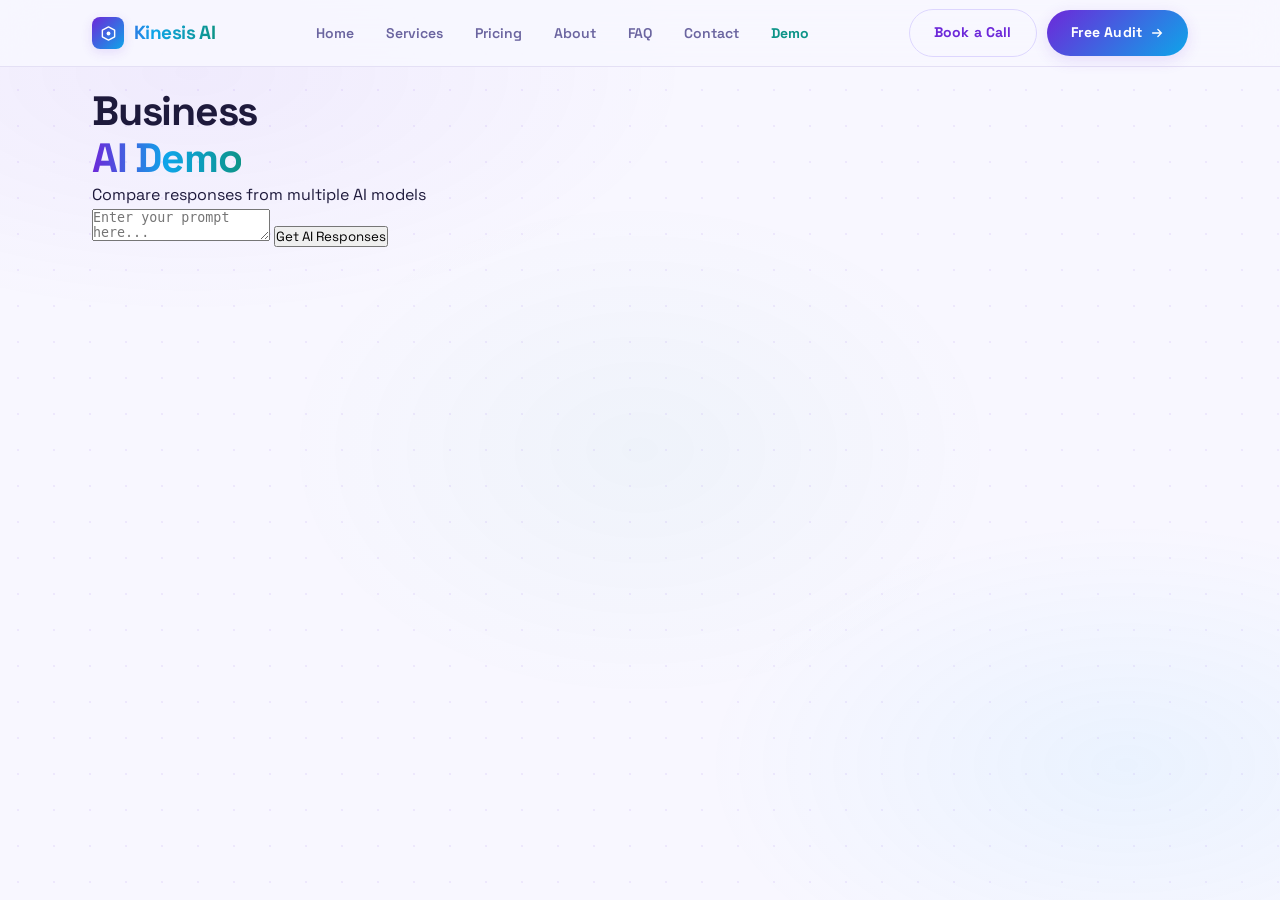
==== commit 87394253: "Name Change" ====
--- a/demo/index.html
+++ b/demo/index.html
@@ -21,7 +21,7 @@
             <circle cx="9" cy="9" r="2" fill="white"/>
           </svg>
         </div>
-        Plasma AI
+        Kinesis AI
       </a>
 
       <!-- Desktop nav links -->
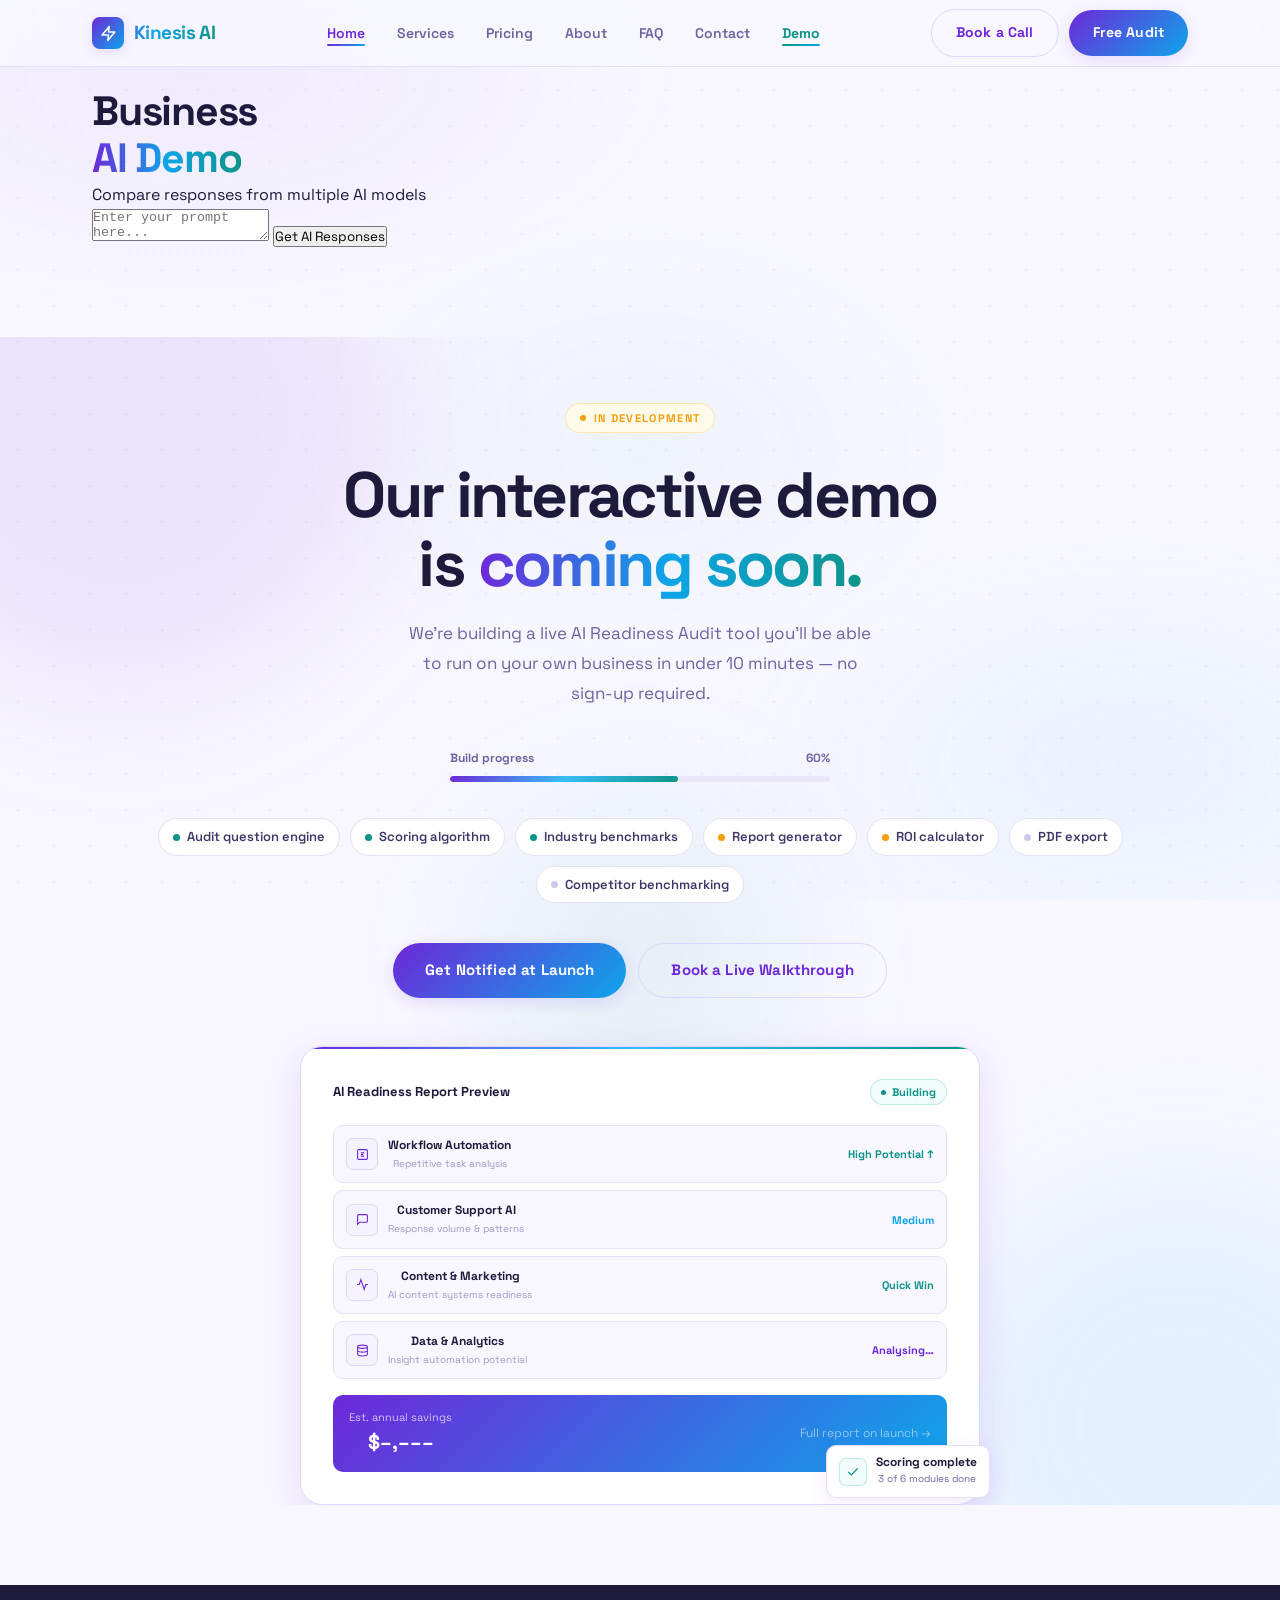
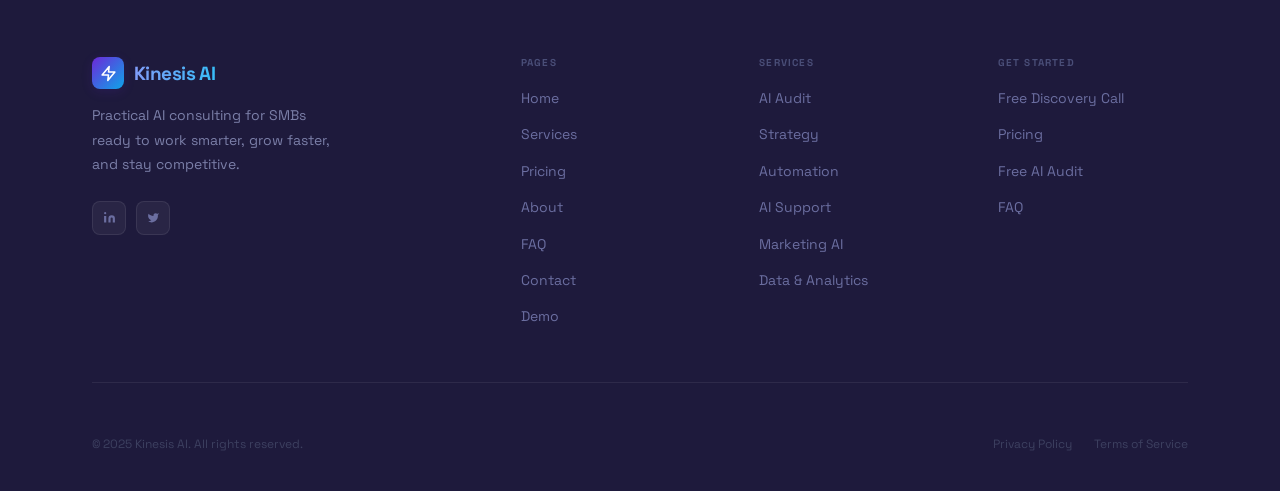
==== commit 64ad71c7: "Updated v3 with more relevant info" ====
--- a/demo/index.html
+++ b/demo/index.html
@@ -7,50 +7,32 @@
     <link rel="stylesheet" href="../css/main.css">
 </head>
 <body>
+<!-- NAVBAR -->
 <nav class="navbar">
   <div class="container">
     <div class="nav-inner">
-
-      <!-- Logo -->
-      <a href="index.html" class="nav-logo">
+      <a href="../index.html" class="nav-logo">
         <div class="logo-mark">
-          <!-- Hexagon icon -->
-          <svg viewBox="0 0 18 18" fill="none">
-            <path d="M9 2L15.5 5.5V12.5L9 16L2.5 12.5V5.5L9 2Z"
-                  stroke="white" stroke-width="1.5" stroke-linejoin="round"/>
-            <circle cx="9" cy="9" r="2" fill="white"/>
+          <svg viewBox="0 0 24 24" fill="none" stroke="#fff" stroke-width="2.2" stroke-linecap="round" stroke-linejoin="round">
+            <polygon points="13 2 3 14 12 14 11 22 21 10 12 10 13 2"/>
           </svg>
         </div>
         Kinesis AI
       </a>
-
-      <!-- Desktop nav links -->
       <ul class="nav-links">
         <li><a href="../index.html">Home</a></li>
-        <li><a href="services/services.html">Services</a></li>
+        <li><a href="../services/services.html">Services</a></li>
         <li><a href="../pricing/pricing.html">Pricing</a></li>
         <li><a href="../about.html">About</a></li>
-        <li><a href="faq/faq.html">FAQ</a></li>
-        <li><a href="../contact/contact/contact.html">Contact</a></li>
-        <!-- Demo link styled differently — see .nav-demo in CSS -->
-        <li><a href="../demo/index.html" class="nav-demo">Demo</a></li>
+        <li><a href="../faq.html">FAQ</a></li>
+        <li><a href="../contact/contact.html">Contact</a></li>
+        <li><a href="index.html" class="nav-demo active">Demo</a></li>
       </ul>
-
-      <!-- CTA buttons -->
       <div class="nav-cta">
-        <a href="contact/contact.html" class="btn btn--ghost">Book a Call</a>
-        <a href="contact/contact.html" class="btn btn--primary">
-          Free Audit
-          <svg viewBox="0 0 16 16" fill="none">
-            <path d="M3 8h10M9 4l4 4-4 4" stroke="currentColor"
-                  stroke-width="1.5" stroke-linecap="round"/>
-          </svg>
-        </a>
-      </div>
-
-      <!-- Mobile hamburger button (visible only on small screens via CSS) -->
-      <button id="navToggle" aria-label="Open menu">☰</button>
-
+        <a href="../contact/contact.html" class="btn btn--ghost">Book a Call</a>
+        <a href="../contact/contact.html" class="btn btn--primary">Free Audit</a>
+      </div>
+      <button id="navToggle" aria-label="Toggle menu">☰</button>
     </div>
   </div>
 </nav>
@@ -72,6 +54,238 @@
         </div>
     </div>
 </section>
-    <script src="script.js"></script>
+
+
+
+<!-- DEMO HERO -->
+<section class="demo-hero">
+  <!-- Decorative orbs -->
+  <div class="orb orb--purple" style="width:560px;height:560px;top:-200px;left:-160px;"></div>
+  <div class="orb orb--blue"   style="width:480px;height:480px;bottom:-160px;right:-140px;"></div>
+  <div class="orb orb--teal"   style="width:300px;height:300px;top:40%;left:50%;transform:translateX(-50%);"></div>
+
+  <div class="container" style="position:relative;z-index:1;">
+
+    <div class="demo-badge">In Development</div>
+
+    <h1 class="demo-title">
+      Our interactive demo<br>is <span class="grad-text">coming soon.</span>
+    </h1>
+
+    <p class="demo-sub">
+      We're building a live AI Readiness Audit tool you'll be able to run on your own business in under 10 minutes — no sign-up required.
+    </p>
+
+    <!-- Progress bar -->
+    <div class="demo-progress-wrap">
+      <div class="demo-progress-label">
+        <span>Build progress</span>
+        <span>60%</span>
+      </div>
+      <div class="demo-progress-track">
+        <div class="demo-progress-fill"></div>
+      </div>
+    </div>
+
+    <!-- Feature chips -->
+    <div class="demo-features">
+      <div class="demo-feat">
+        <span class="dot dot--done"></span>
+        Audit question engine
+      </div>
+      <div class="demo-feat">
+        <span class="dot dot--done"></span>
+        Scoring algorithm
+      </div>
+      <div class="demo-feat">
+        <span class="dot dot--done"></span>
+        Industry benchmarks
+      </div>
+      <div class="demo-feat">
+        <span class="dot dot--active"></span>
+        Report generator
+      </div>
+      <div class="demo-feat">
+        <span class="dot dot--active"></span>
+        ROI calculator
+      </div>
+      <div class="demo-feat">
+        <span class="dot dot--soon"></span>
+        PDF export
+      </div>
+      <div class="demo-feat">
+        <span class="dot dot--soon"></span>
+        Competitor benchmarking
+      </div>
+    </div>
+
+    <!-- CTA buttons -->
+    <div style="display:flex;gap:12px;justify-content:center;flex-wrap:wrap;margin-bottom:48px;">
+      <a href="../contact/contact.html" class="btn btn--primary btn--lg">Get Notified at Launch</a>
+      <a href="../contact/contact.html" class="btn btn--ghost btn--lg">Book a Live Walkthrough</a>
+    </div>
+
+    <!-- Preview panel -->
+    <div class="reveal" style="max-width:680px;margin:0 auto;">
+      <div style="background:var(--surface);border:1px solid var(--border-purple);border-radius:var(--radius-lg);padding:32px;box-shadow:var(--shadow-lg);position:relative;overflow:hidden;">
+        <!-- Gradient top rule -->
+        <div style="position:absolute;top:0;left:0;right:0;height:2px;background:var(--grad-full);"></div>
+
+        <div style="display:flex;align-items:center;justify-content:space-between;margin-bottom:20px;">
+          <div style="font-size:13px;font-weight:700;color:var(--text);">AI Readiness Report Preview</div>
+          <div class="live-badge">
+            <span class="live-dot"></span>
+            Building
+          </div>
+        </div>
+
+        <!-- Mock audit rows -->
+        <div class="audit-row">
+          <div class="audit-ic">
+            <svg viewBox="0 0 24 24" fill="none" stroke="currentColor" stroke-width="2" width="13" height="13">
+              <rect x="3" y="3" width="18" height="18" rx="2"/><path d="M9 9h6M9 15h6M9 12h4"/>
+            </svg>
+          </div>
+          <div>
+            <div class="audit-name">Workflow Automation</div>
+            <div class="audit-sub">Repetitive task analysis</div>
+          </div>
+          <div class="audit-score s-teal">High Potential ↑</div>
+        </div>
+
+        <div class="audit-row">
+          <div class="audit-ic">
+            <svg viewBox="0 0 24 24" fill="none" stroke="currentColor" stroke-width="2" width="13" height="13">
+              <path d="M21 15a2 2 0 0 1-2 2H7l-4 4V5a2 2 0 0 1 2-2h14a2 2 0 0 1 2 2z"/>
+            </svg>
+          </div>
+          <div>
+            <div class="audit-name">Customer Support AI</div>
+            <div class="audit-sub">Response volume &amp; patterns</div>
+          </div>
+          <div class="audit-score s-blue">Medium</div>
+        </div>
+
+        <div class="audit-row">
+          <div class="audit-ic">
+            <svg viewBox="0 0 24 24" fill="none" stroke="currentColor" stroke-width="2" width="13" height="13">
+              <path d="M22 12h-4l-3 9L9 3l-3 9H2"/>
+            </svg>
+          </div>
+          <div>
+            <div class="audit-name">Content &amp; Marketing</div>
+            <div class="audit-sub">AI content systems readiness</div>
+          </div>
+          <div class="audit-score s-teal">Quick Win</div>
+        </div>
+
+        <div class="audit-row">
+          <div class="audit-ic">
+            <svg viewBox="0 0 24 24" fill="none" stroke="currentColor" stroke-width="2" width="13" height="13">
+              <ellipse cx="12" cy="5" rx="9" ry="3"/><path d="M21 12c0 1.66-4 3-9 3s-9-1.34-9-3"/><path d="M3 5v14c0 1.66 4 3 9 3s9-1.34 9-3V5"/>
+            </svg>
+          </div>
+          <div>
+            <div class="audit-name">Data &amp; Analytics</div>
+            <div class="audit-sub">Insight automation potential</div>
+          </div>
+          <div class="audit-score s-purple">Analysing…</div>
+        </div>
+
+        <!-- Panel footer -->
+        <div class="panel-footer" style="margin-top:16px;">
+          <div>
+            <div class="panel-footer-lbl">Est. annual savings</div>
+            <div class="panel-footer-num">$–,–––</div>
+          </div>
+          <div style="font-size:12px;color:rgba(255,255,255,0.5);">Full report on launch →</div>
+        </div>
+
+      </div>
+
+      <!-- Floating chips decorating the preview panel -->
+      <div style="position:relative;">
+        <div class="float-chip float-chip--a" style="position:absolute;top:-60px;right:-10px;">
+          <div style="width:28px;height:28px;border-radius:7px;background:var(--teal-pale);border:1px solid rgba(13,148,136,0.2);display:flex;align-items:center;justify-content:center;">
+            <svg viewBox="0 0 24 24" fill="none" stroke="var(--teal)" stroke-width="2" width="14" height="14"><polyline points="20 6 9 17 4 12"/></svg>
+          </div>
+          <div>
+            <div class="chip-label">Scoring complete</div>
+            <div class="chip-sub">3 of 6 modules done</div>
+          </div>
+        </div>
+      </div>
+    </div>
+
+  </div>
+</section>
+
+<!-- FOOTER -->
+<footer style="margin-top:80px;">
+  <div class="container">
+    <div class="footer-grid">
+      <div class="footer-brand">
+        <a href="../index.html" class="nav-logo">
+          <div class="logo-mark">
+            <svg viewBox="0 0 24 24" fill="none" stroke="#fff" stroke-width="2.2" stroke-linecap="round" stroke-linejoin="round">
+              <polygon points="13 2 3 14 12 14 11 22 21 10 12 10 13 2"/>
+            </svg>
+          </div>
+          Kinesis AI
+        </a>
+        <p class="footer-tagline">Practical AI consulting for SMBs ready to work smarter, grow faster, and stay competitive.</p>
+        <div class="footer-social">
+          <a href="#" class="social-btn" aria-label="LinkedIn">
+            <svg viewBox="0 0 24 24" fill="currentColor"><path d="M16 8a6 6 0 0 1 6 6v7h-4v-7a2 2 0 0 0-2-2 2 2 0 0 0-2 2v7h-4v-7a6 6 0 0 1 6-6zM2 9h4v12H2z"/><circle cx="4" cy="4" r="2"/></svg>
+          </a>
+          <a href="#" class="social-btn" aria-label="Twitter">
+            <svg viewBox="0 0 24 24" fill="currentColor"><path d="M22 4s-.7 2.1-2 3.4c1.6 10-9.4 17.3-18 11.6 2.2.1 4.4-.6 6-2C3 15.5.5 9.6 3 5c2.2 2.6 5.6 4.1 9 4-.9-4.2 4-6.6 7-3.8 1.1 0 3-1.2 3-1.2z"/></svg>
+          </a>
+        </div>
+      </div>
+      <div class="footer-col">
+        <h4>Pages</h4>
+        <ul>
+          <li><a href="../index.html">Home</a></li>
+          <li><a href="../services/services.html">Services</a></li>
+          <li><a href="../pricing/pricing.html">Pricing</a></li>
+          <li><a href="../about/about.html">About</a></li>
+          <li><a href="../faq/faq.html">FAQ</a></li>
+          <li><a href="../contact/contact.html">Contact</a></li>
+          <li><a href="index.html">Demo</a></li>
+        </ul>
+      </div>
+      <div class="footer-col">
+        <h4>Services</h4>
+        <ul>
+          <li><a href="../services/services.html#audit">AI Audit</a></li>
+          <li><a href="../services/services.html#strategy">Strategy</a></li>
+          <li><a href="../services/services.html#automation">Automation</a></li>
+          <li><a href="../services/services.html#support">AI Support</a></li>
+          <li><a href="../services/services.html#marketing">Marketing AI</a></li>
+          <li><a href="../services/services.html#data">Data &amp; Analytics</a></li>
+        </ul>
+      </div>
+      <div class="footer-col">
+        <h4>Get Started</h4>
+        <ul>
+          <li><a href="../contact/contact.html">Free Discovery Call</a></li>
+          <li><a href="../pricing/pricing.html">Pricing</a></li>
+          <li><a href="../contact/contact.html">Free AI Audit</a></li>
+          <li><a href="../faq/faq.html">FAQ</a></li>
+        </ul>
+      </div>
+    </div>
+    <div class="footer-bottom">
+      <span class="footer-copy">© 2025 Kinesis AI. All rights reserved.</span>
+      <div class="footer-legal">
+        <a href="#">Privacy Policy</a>
+        <a href="#">Terms of Service</a>
+      </div>
+    </div>
+  </div>
+</footer>
+
+<script src="../js/main.js"></script>
 </body>
 </html>
--- a/css/main.css
+++ b/css/main.css
@@ -1,5 +1,5 @@
 /* ============================================================
-   Plasma AI — css/main.css
+   Kinesis AI — css/main.css
    Light theme: Purple + Sky Blue + Teal + Yellow hints
    Font: Space Grotesk (bold, techy, not aggressive)
    
@@ -70,6 +70,7 @@
   --teal-glow:     rgba(13, 148, 136, 0.14);
 
   --yellow:        #F59E0B;   /* Accent hint only — use sparingly */
+  --yellow-bright: #ffdc2c;
   --yellow-pale:   #FFFBEB;
 
   /* --- Backgrounds --- */
@@ -84,6 +85,9 @@
   --border-2:      #CFC9EE;   /* Slightly stronger border */
   --border-blue:   #BAE6FD;   /* Blue-tinted border */
   --border-purple: #DDD6FE;   /* Purple-tinted border */
+  --border-teal: #bcfcf3;
+  --border-yellow: #fef9d6;
+  --border-grad: linear-gradient(#BAE6FD, #DDD6FE);
 
   /* --- Text --- */
   --text:          #1E1A3C;   /* Near-black with purple tint */
@@ -95,9 +99,11 @@
   --grad-main:     linear-gradient(135deg, var(--purple) 0%, var(--blue-mid) 100%);
   --grad-accent:   linear-gradient(135deg, var(--teal) 0%, var(--blue-mid) 100%);
   --grad-full:     linear-gradient(135deg, var(--purple) 0%, var(--blue) 50%, var(--teal) 100%);
+  --grad-span:     linear-gradient(135deg, var(--purple-light) 0%, var(--blue) 33%, var(--teal-light) 70%, var(--yellow-bright) 100%);
   --grad-text:     linear-gradient(90deg, var(--purple), var(--blue-mid), var(--teal));
   --grad-subtle:   linear-gradient(135deg, var(--purple-pale) 0%, var(--blue-pale) 100%);
   --grad-yellow:   linear-gradient(90deg, var(--yellow), var(--teal));
+  
 
   /* --- Spacing & shape --- */
   --radius:        14px;
@@ -489,6 +495,28 @@
   -webkit-background-clip: text;
   -webkit-text-fill-color: transparent;
   background-clip: text;
+}
+
+.grad-border {
+  position: relative;
+  padding: 2px;
+  background: var(--surface);
+  border-radius: var(--radius-lg);
+}
+
+.grad-border::before {
+  content: '';
+  position: absolute;
+  inset: 0;
+  border-radius: inherit;
+  padding: 1px; /* ← border thickness, change to 3px for thicker */
+  background: linear-gradient(135deg, var(--purple), var(--blue-mid), var(--teal));
+  -webkit-mask:
+    linear-gradient(#fff 0 0) content-box,
+    linear-gradient(#fff 0 0);
+  -webkit-mask-composite: xor;
+  mask-composite: exclude;
+  pointer-events: none;
 }
 
 
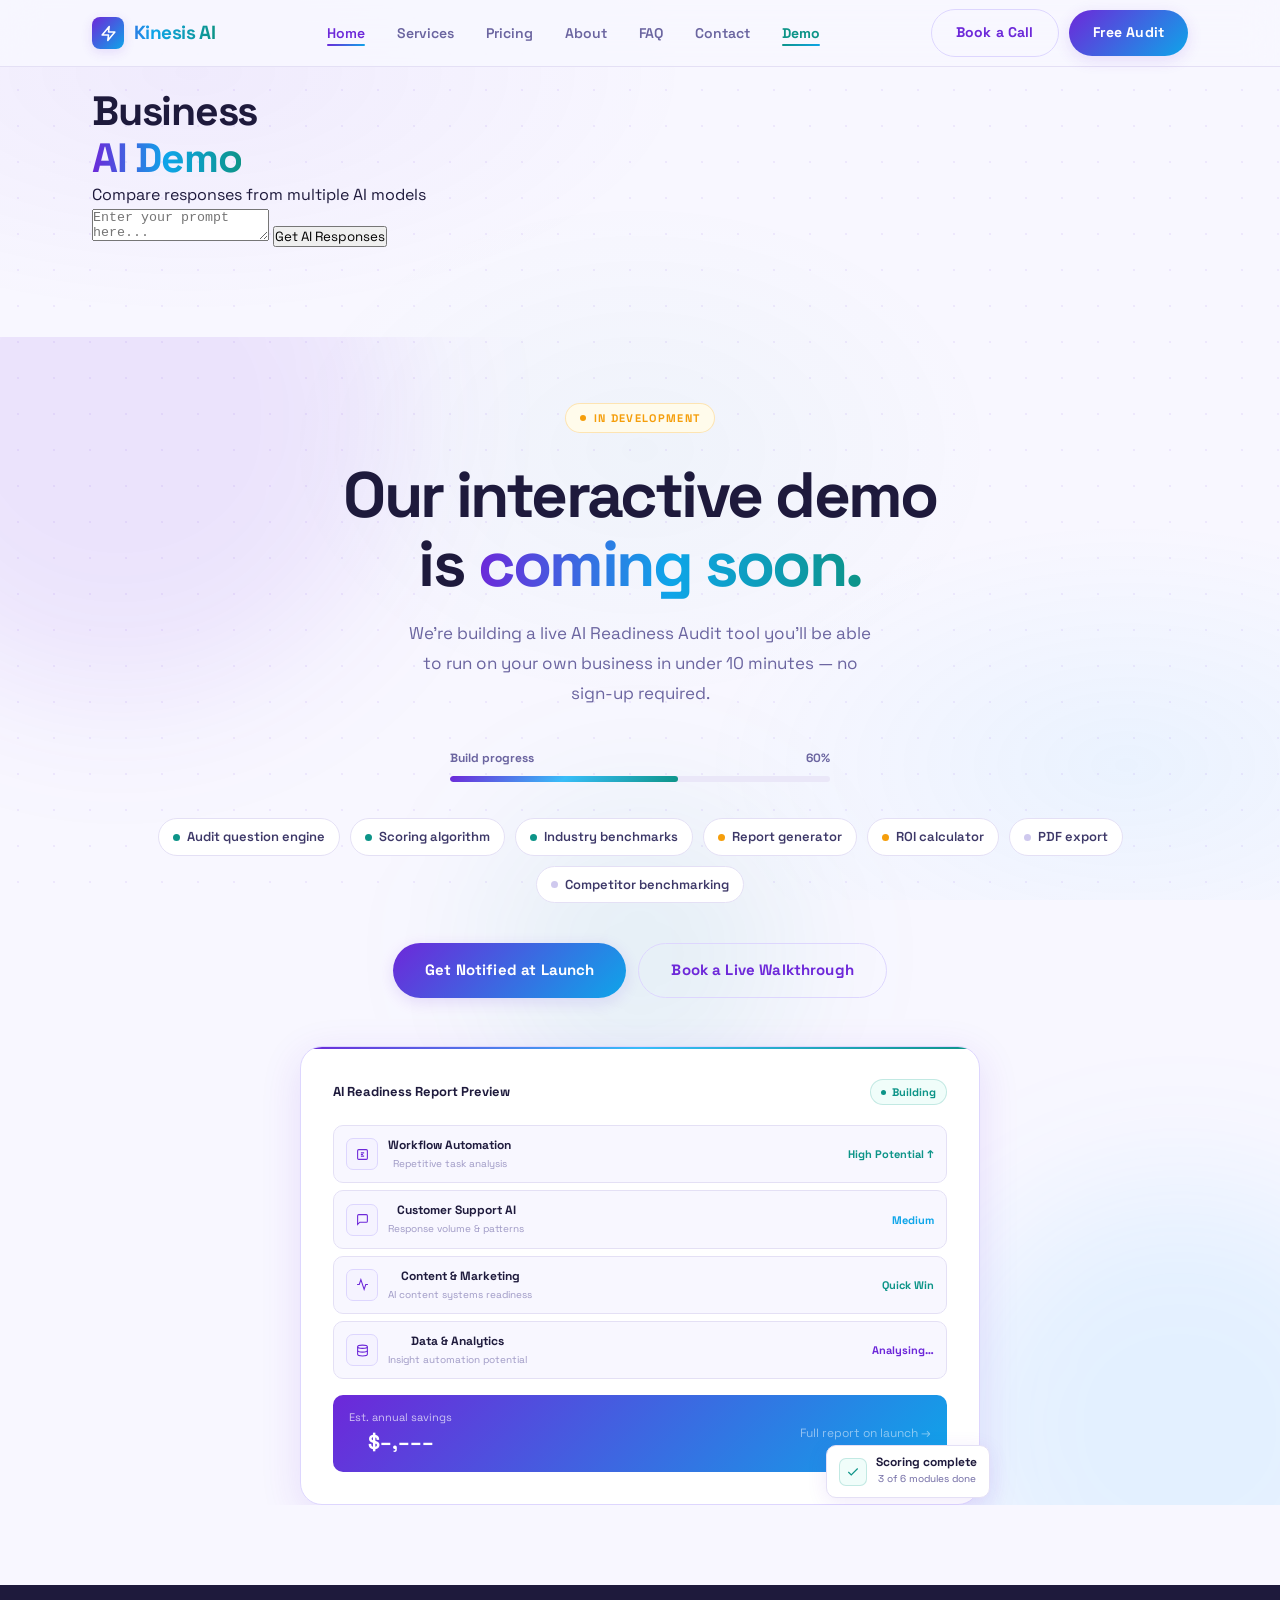
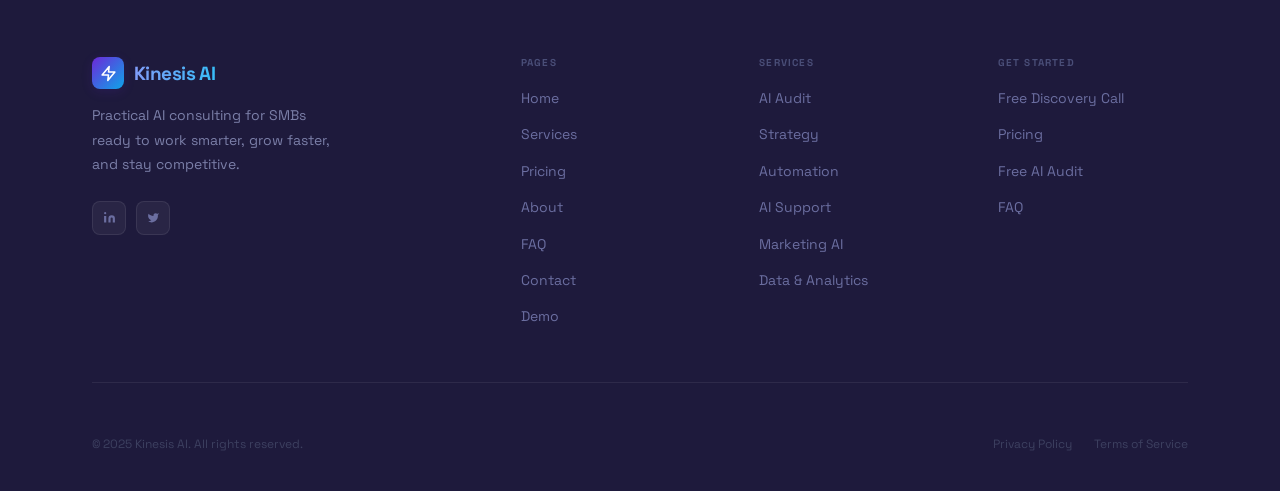
==== commit 315f6a9b: "nav issues 2 (faq page)" ====
--- a/demo/index.html
+++ b/demo/index.html
@@ -250,7 +250,7 @@
           <li><a href="../services/services.html">Services</a></li>
           <li><a href="../pricing/pricing.html">Pricing</a></li>
           <li><a href="../about/about.html">About</a></li>
-          <li><a href="../faq/faq.html">FAQ</a></li>
+          <li><a href="../faq.html">FAQ</a></li>
           <li><a href="../contact/contact.html">Contact</a></li>
           <li><a href="index.html">Demo</a></li>
         </ul>
@@ -272,7 +272,7 @@
           <li><a href="../contact/contact.html">Free Discovery Call</a></li>
           <li><a href="../pricing/pricing.html">Pricing</a></li>
           <li><a href="../contact/contact.html">Free AI Audit</a></li>
-          <li><a href="../faq/faq.html">FAQ</a></li>
+          <li><a href="../faq.html">FAQ</a></li>
         </ul>
       </div>
     </div>
